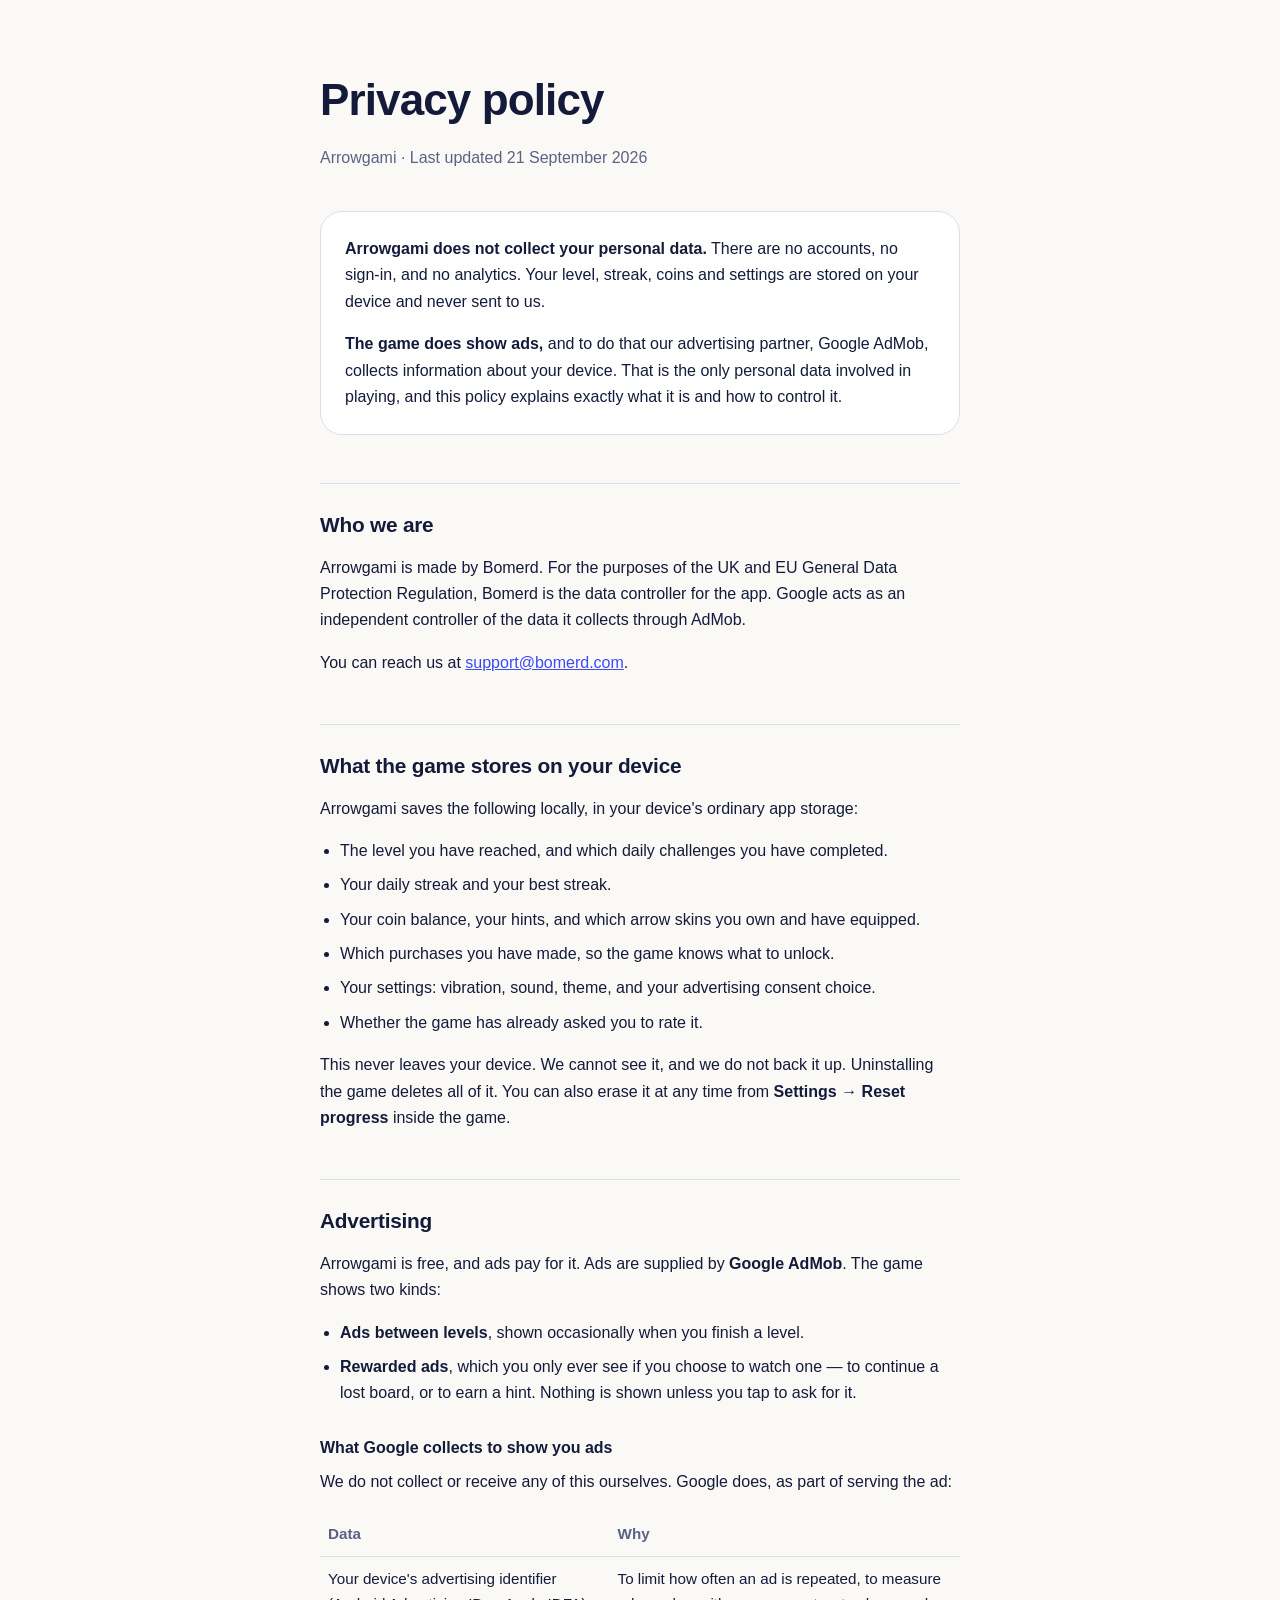
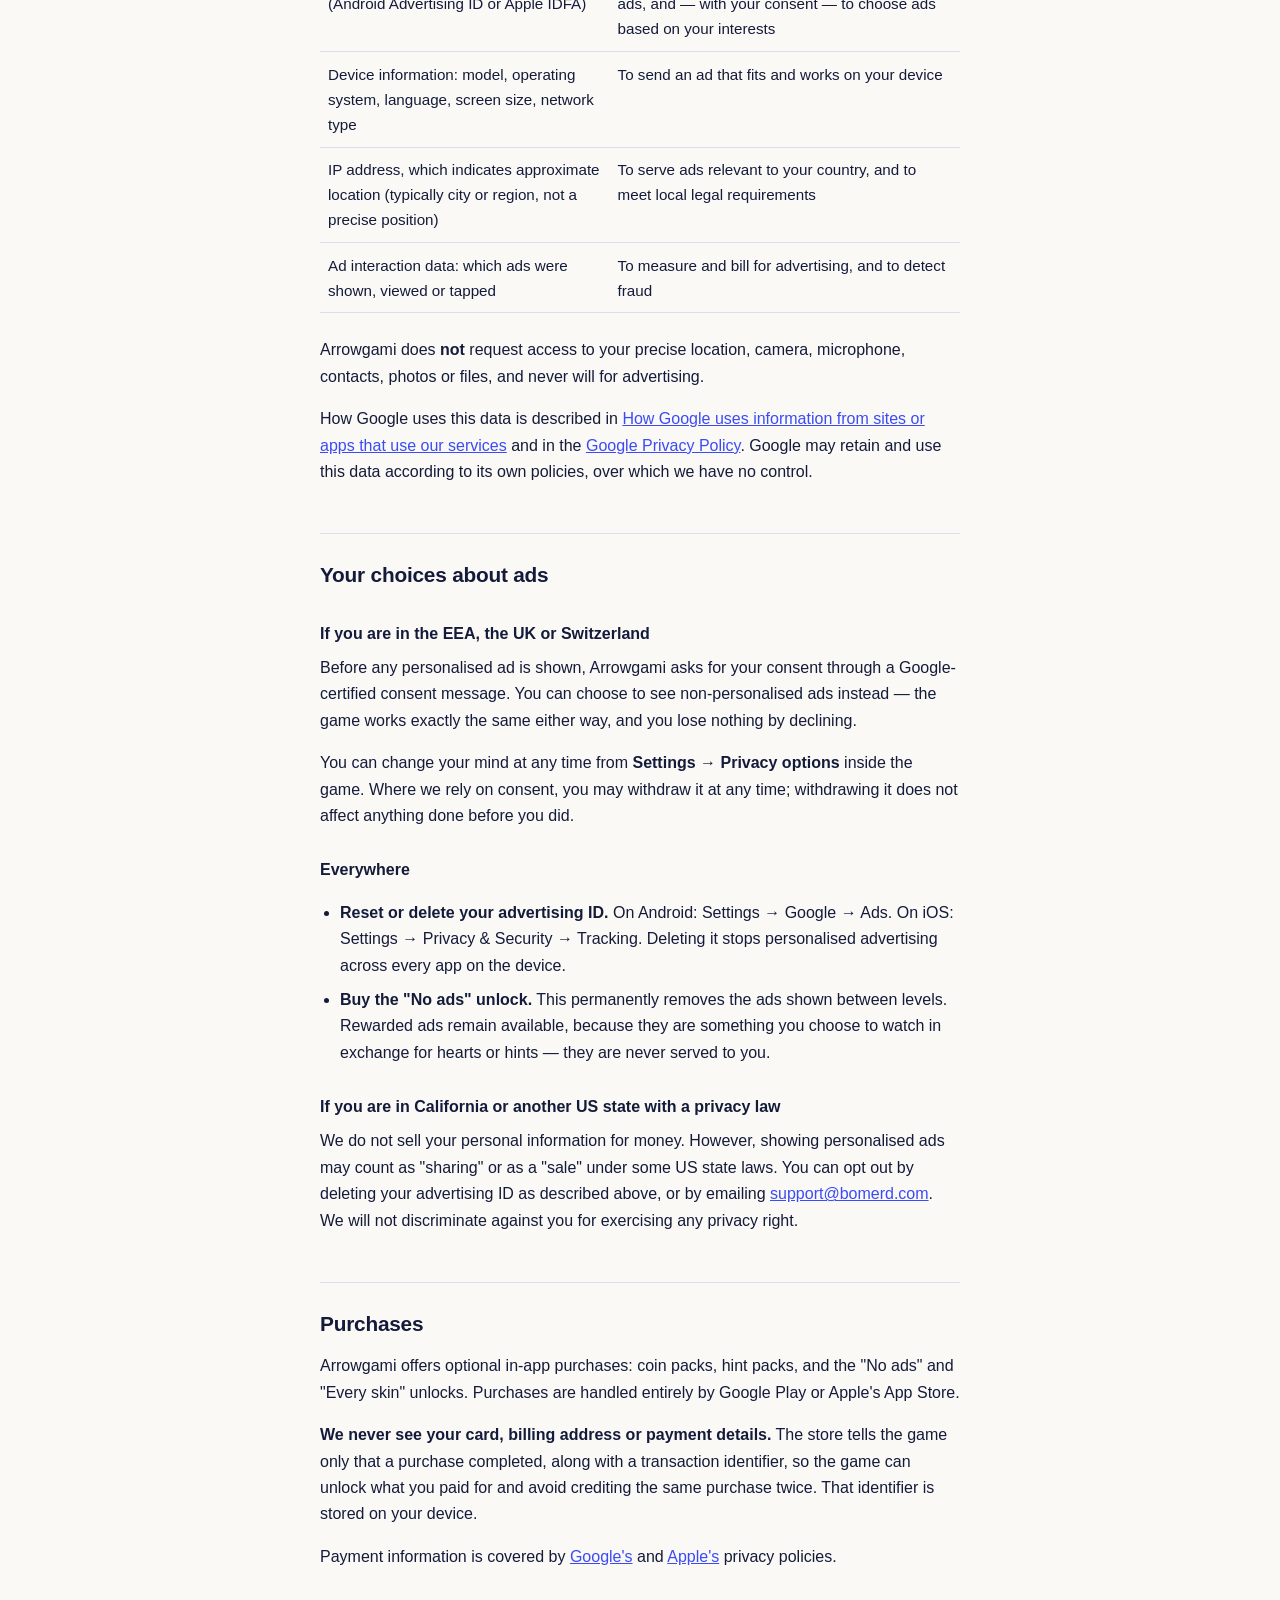
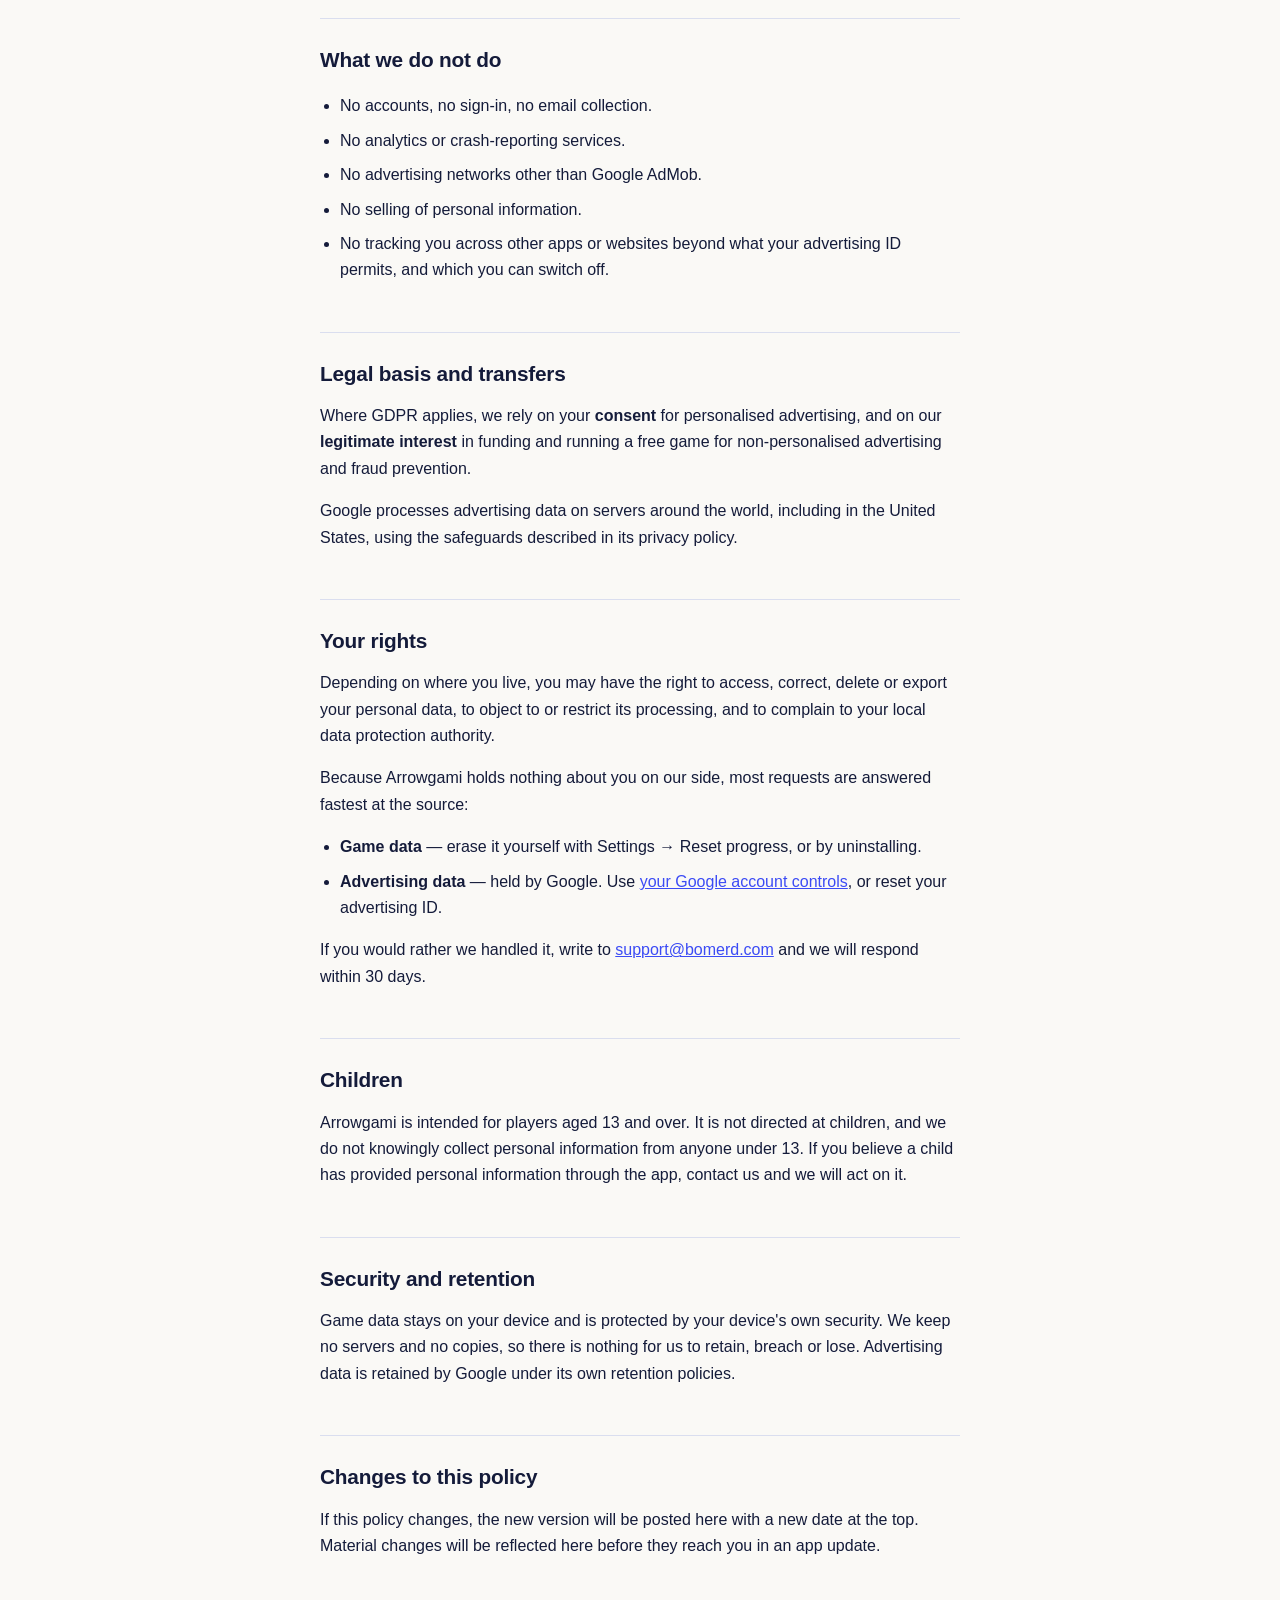
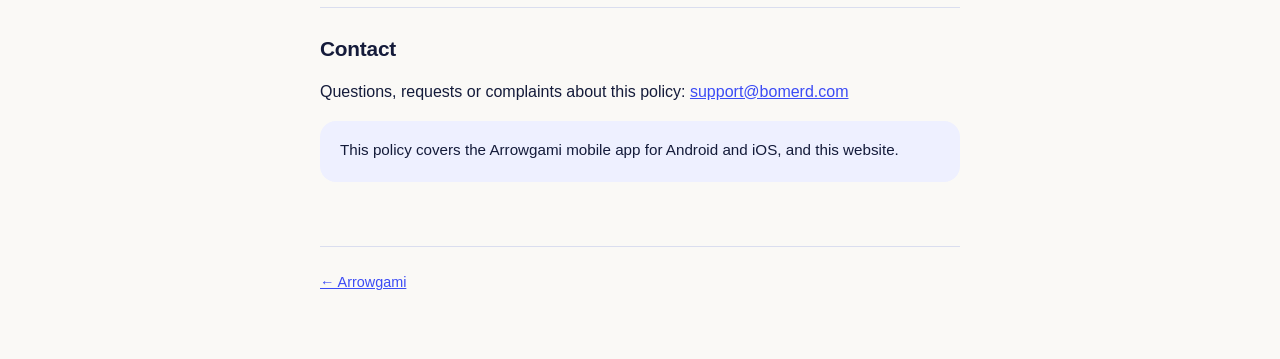
==== privacy/index.html @ 346c92a3 "Initial commit" ====
<!doctype html>
<html lang="en">
<head>
<meta charset="utf-8" />
<meta name="viewport" content="width=device-width, initial-scale=1" />
<title>Privacy policy — Arrowgami</title>
<meta name="description" content="Arrowgami's privacy policy: what the game stores, what its advertising partner collects, and the choices you have." />
<style>
  :root {
    --bg: #FAF9F6;
    --surface: #FFFFFF;
    --surface-muted: #EEF0FF;
    --ink: #141B3A;
    --ink-muted: #5B6384;
    --accent: #3B4BF5;
    --border: #DADEEF;
  }
  @media (prefers-color-scheme: dark) {
    :root {
      --bg: #0E1220;
      --surface: #171C2E;
      --surface-muted: #212842;
      --ink: #F4F5FA;
      --ink-muted: #9AA1C2;
      --accent: #6C7BFF;
      --border: #2B3350;
    }
  }
  * { box-sizing: border-box; }
  body {
    margin: 0;
    background: var(--bg);
    color: var(--ink);
    font: 16px/1.65 -apple-system, BlinkMacSystemFont, "Segoe UI", Roboto, sans-serif;
    -webkit-font-smoothing: antialiased;
  }
  main { max-width: 42rem; margin: 0 auto; padding: 4rem 16px; }
  h1 { font-size: clamp(2rem, 7vw, 2.75rem); letter-spacing: -0.02em; margin: 0 0 .5rem; }
  .updated { color: var(--ink-muted); margin: 0 0 2.5rem; }
  h2 {
    font-size: 1.3rem; letter-spacing: -0.01em;
    margin: 3rem 0 .75rem; padding-top: 1.5rem;
    border-top: 1px solid var(--border);
  }
  h3 { font-size: 1rem; margin: 1.75rem 0 .5rem; }
  p, li { margin: 0 0 1rem; }
  ul { padding-left: 1.25rem; }
  li { margin-bottom: .5rem; }
  strong { font-weight: 600; }
  a { color: var(--accent); }
  .lede {
    background: var(--surface);
    border: 1px solid var(--border);
    border-radius: 22px;
    padding: 1.5rem 1.5rem .5rem;
    margin: 0 0 1rem;
  }
  .note {
    background: var(--surface-muted);
    border-radius: 16px;
    padding: 1rem 1.25rem .25rem;
    font-size: .95rem;
  }
  table { width: 100%; border-collapse: collapse; margin: 0 0 1.5rem; font-size: .95rem; }
  th, td { text-align: left; padding: .6rem .5rem; border-bottom: 1px solid var(--border); vertical-align: top; }
  th { color: var(--ink-muted); font-weight: 600; }
  footer {
    margin-top: 4rem; padding-top: 1.5rem;
    border-top: 1px solid var(--border);
    color: var(--ink-muted); font-size: .9rem;
  }
</style>
</head>
<body>
<main>
  <h1>Privacy policy</h1>
  <p class="updated">Arrowgami &middot; Last updated 21 September 2026</p>

  <div class="lede">
    <p><strong>Arrowgami does not collect your personal data.</strong> There are no accounts, no sign-in, and no analytics. Your level, streak, coins and settings are stored on your device and never sent to us.</p>
    <p><strong>The game does show ads,</strong> and to do that our advertising partner, Google AdMob, collects information about your device. That is the only personal data involved in playing, and this policy explains exactly what it is and how to control it.</p>
  </div>

  <h2>Who we are</h2>
  <p>Arrowgami is made by Bomerd. For the purposes of the UK and EU General Data Protection Regulation, Bomerd is the data controller for the app. Google acts as an independent controller of the data it collects through AdMob.</p>
  <p>You can reach us at <a href="mailto:support@bomerd.com">support@bomerd.com</a>.</p>

  <h2>What the game stores on your device</h2>
  <p>Arrowgami saves the following locally, in your device's ordinary app storage:</p>
  <ul>
    <li>The level you have reached, and which daily challenges you have completed.</li>
    <li>Your daily streak and your best streak.</li>
    <li>Your coin balance, your hints, and which arrow skins you own and have equipped.</li>
    <li>Which purchases you have made, so the game knows what to unlock.</li>
    <li>Your settings: vibration, sound, theme, and your advertising consent choice.</li>
    <li>Whether the game has already asked you to rate it.</li>
  </ul>
  <p>This never leaves your device. We cannot see it, and we do not back it up. Uninstalling the game deletes all of it. You can also erase it at any time from <strong>Settings &rarr; Reset progress</strong> inside the game.</p>

  <h2>Advertising</h2>
  <p>Arrowgami is free, and ads pay for it. Ads are supplied by <strong>Google AdMob</strong>. The game shows two kinds:</p>
  <ul>
    <li><strong>Ads between levels</strong>, shown occasionally when you finish a level.</li>
    <li><strong>Rewarded ads</strong>, which you only ever see if you choose to watch one — to continue a lost board, or to earn a hint. Nothing is shown unless you tap to ask for it.</li>
  </ul>

  <h3>What Google collects to show you ads</h3>
  <p>We do not collect or receive any of this ourselves. Google does, as part of serving the ad:</p>
  <table>
    <tr><th>Data</th><th>Why</th></tr>
    <tr><td>Your device's advertising identifier (Android Advertising ID or Apple IDFA)</td><td>To limit how often an ad is repeated, to measure ads, and — with your consent — to choose ads based on your interests</td></tr>
    <tr><td>Device information: model, operating system, language, screen size, network type</td><td>To send an ad that fits and works on your device</td></tr>
    <tr><td>IP address, which indicates approximate location (typically city or region, not a precise position)</td><td>To serve ads relevant to your country, and to meet local legal requirements</td></tr>
    <tr><td>Ad interaction data: which ads were shown, viewed or tapped</td><td>To measure and bill for advertising, and to detect fraud</td></tr>
  </table>
  <p>Arrowgami does <strong>not</strong> request access to your precise location, camera, microphone, contacts, photos or files, and never will for advertising.</p>
  <p>How Google uses this data is described in <a href="https://policies.google.com/technologies/partner-sites">How Google uses information from sites or apps that use our services</a> and in the <a href="https://policies.google.com/privacy">Google Privacy Policy</a>. Google may retain and use this data according to its own policies, over which we have no control.</p>

  <h2>Your choices about ads</h2>

  <h3>If you are in the EEA, the UK or Switzerland</h3>
  <p>Before any personalised ad is shown, Arrowgami asks for your consent through a Google-certified consent message. You can choose to see non-personalised ads instead — the game works exactly the same either way, and you lose nothing by declining.</p>
  <p>You can change your mind at any time from <strong>Settings &rarr; Privacy options</strong> inside the game. Where we rely on consent, you may withdraw it at any time; withdrawing it does not affect anything done before you did.</p>

  <h3>Everywhere</h3>
  <ul>
    <li><strong>Reset or delete your advertising ID.</strong> On Android: Settings &rarr; Google &rarr; Ads. On iOS: Settings &rarr; Privacy &amp; Security &rarr; Tracking. Deleting it stops personalised advertising across every app on the device.</li>
    <li><strong>Buy the "No ads" unlock.</strong> This permanently removes the ads shown between levels. Rewarded ads remain available, because they are something you choose to watch in exchange for hearts or hints — they are never served to you.</li>
  </ul>

  <h3>If you are in California or another US state with a privacy law</h3>
  <p>We do not sell your personal information for money. However, showing personalised ads may count as "sharing" or as a "sale" under some US state laws. You can opt out by deleting your advertising ID as described above, or by emailing <a href="mailto:support@bomerd.com">support@bomerd.com</a>. We will not discriminate against you for exercising any privacy right.</p>

  <h2>Purchases</h2>
  <p>Arrowgami offers optional in-app purchases: coin packs, hint packs, and the "No ads" and "Every skin" unlocks. Purchases are handled entirely by Google Play or Apple's App Store.</p>
  <p><strong>We never see your card, billing address or payment details.</strong> The store tells the game only that a purchase completed, along with a transaction identifier, so the game can unlock what you paid for and avoid crediting the same purchase twice. That identifier is stored on your device.</p>
  <p>Payment information is covered by <a href="https://policies.google.com/privacy">Google's</a> and <a href="https://www.apple.com/legal/privacy/">Apple's</a> privacy policies.</p>

  <h2>What we do not do</h2>
  <ul>
    <li>No accounts, no sign-in, no email collection.</li>
    <li>No analytics or crash-reporting services.</li>
    <li>No advertising networks other than Google AdMob.</li>
    <li>No selling of personal information.</li>
    <li>No tracking you across other apps or websites beyond what your advertising ID permits, and which you can switch off.</li>
  </ul>

  <h2>Legal basis and transfers</h2>
  <p>Where GDPR applies, we rely on your <strong>consent</strong> for personalised advertising, and on our <strong>legitimate interest</strong> in funding and running a free game for non-personalised advertising and fraud prevention.</p>
  <p>Google processes advertising data on servers around the world, including in the United States, using the safeguards described in its privacy policy.</p>

  <h2>Your rights</h2>
  <p>Depending on where you live, you may have the right to access, correct, delete or export your personal data, to object to or restrict its processing, and to complain to your local data protection authority.</p>
  <p>Because Arrowgami holds nothing about you on our side, most requests are answered fastest at the source:</p>
  <ul>
    <li><strong>Game data</strong> — erase it yourself with Settings &rarr; Reset progress, or by uninstalling.</li>
    <li><strong>Advertising data</strong> — held by Google. Use <a href="https://myaccount.google.com/">your Google account controls</a>, or reset your advertising ID.</li>
  </ul>
  <p>If you would rather we handled it, write to <a href="mailto:support@bomerd.com">support@bomerd.com</a> and we will respond within 30 days.</p>

  <h2>Children</h2>
  <p>Arrowgami is intended for players aged 13 and over. It is not directed at children, and we do not knowingly collect personal information from anyone under 13. If you believe a child has provided personal information through the app, contact us and we will act on it.</p>

  <h2>Security and retention</h2>
  <p>Game data stays on your device and is protected by your device's own security. We keep no servers and no copies, so there is nothing for us to retain, breach or lose. Advertising data is retained by Google under its own retention policies.</p>

  <h2>Changes to this policy</h2>
  <p>If this policy changes, the new version will be posted here with a new date at the top. Material changes will be reflected here before they reach you in an app update.</p>

  <h2>Contact</h2>
  <p>Questions, requests or complaints about this policy: <a href="mailto:support@bomerd.com">support@bomerd.com</a></p>

  <div class="note"><p>This policy covers the Arrowgami mobile app for Android and iOS, and this website.</p></div>

  <footer><a href="/">&larr; Arrowgami</a></footer>
</main>
</body>
</html>
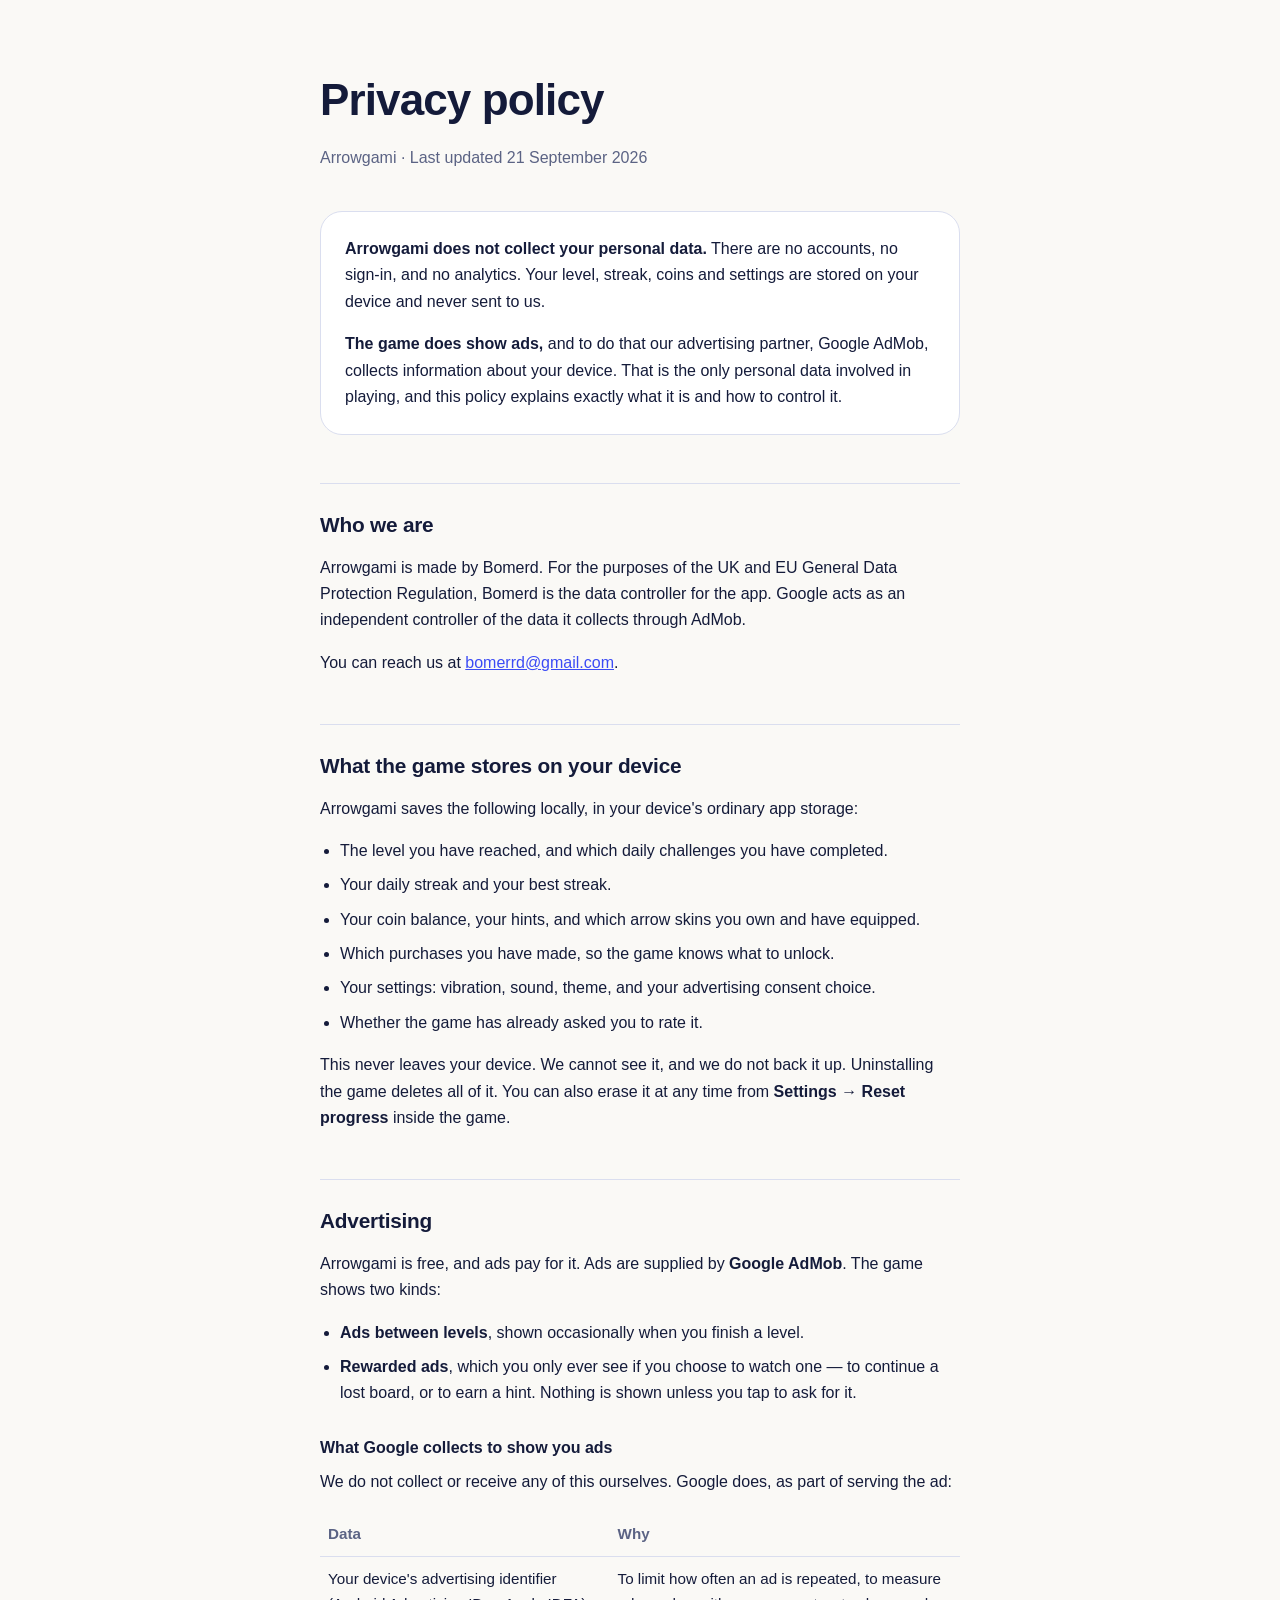
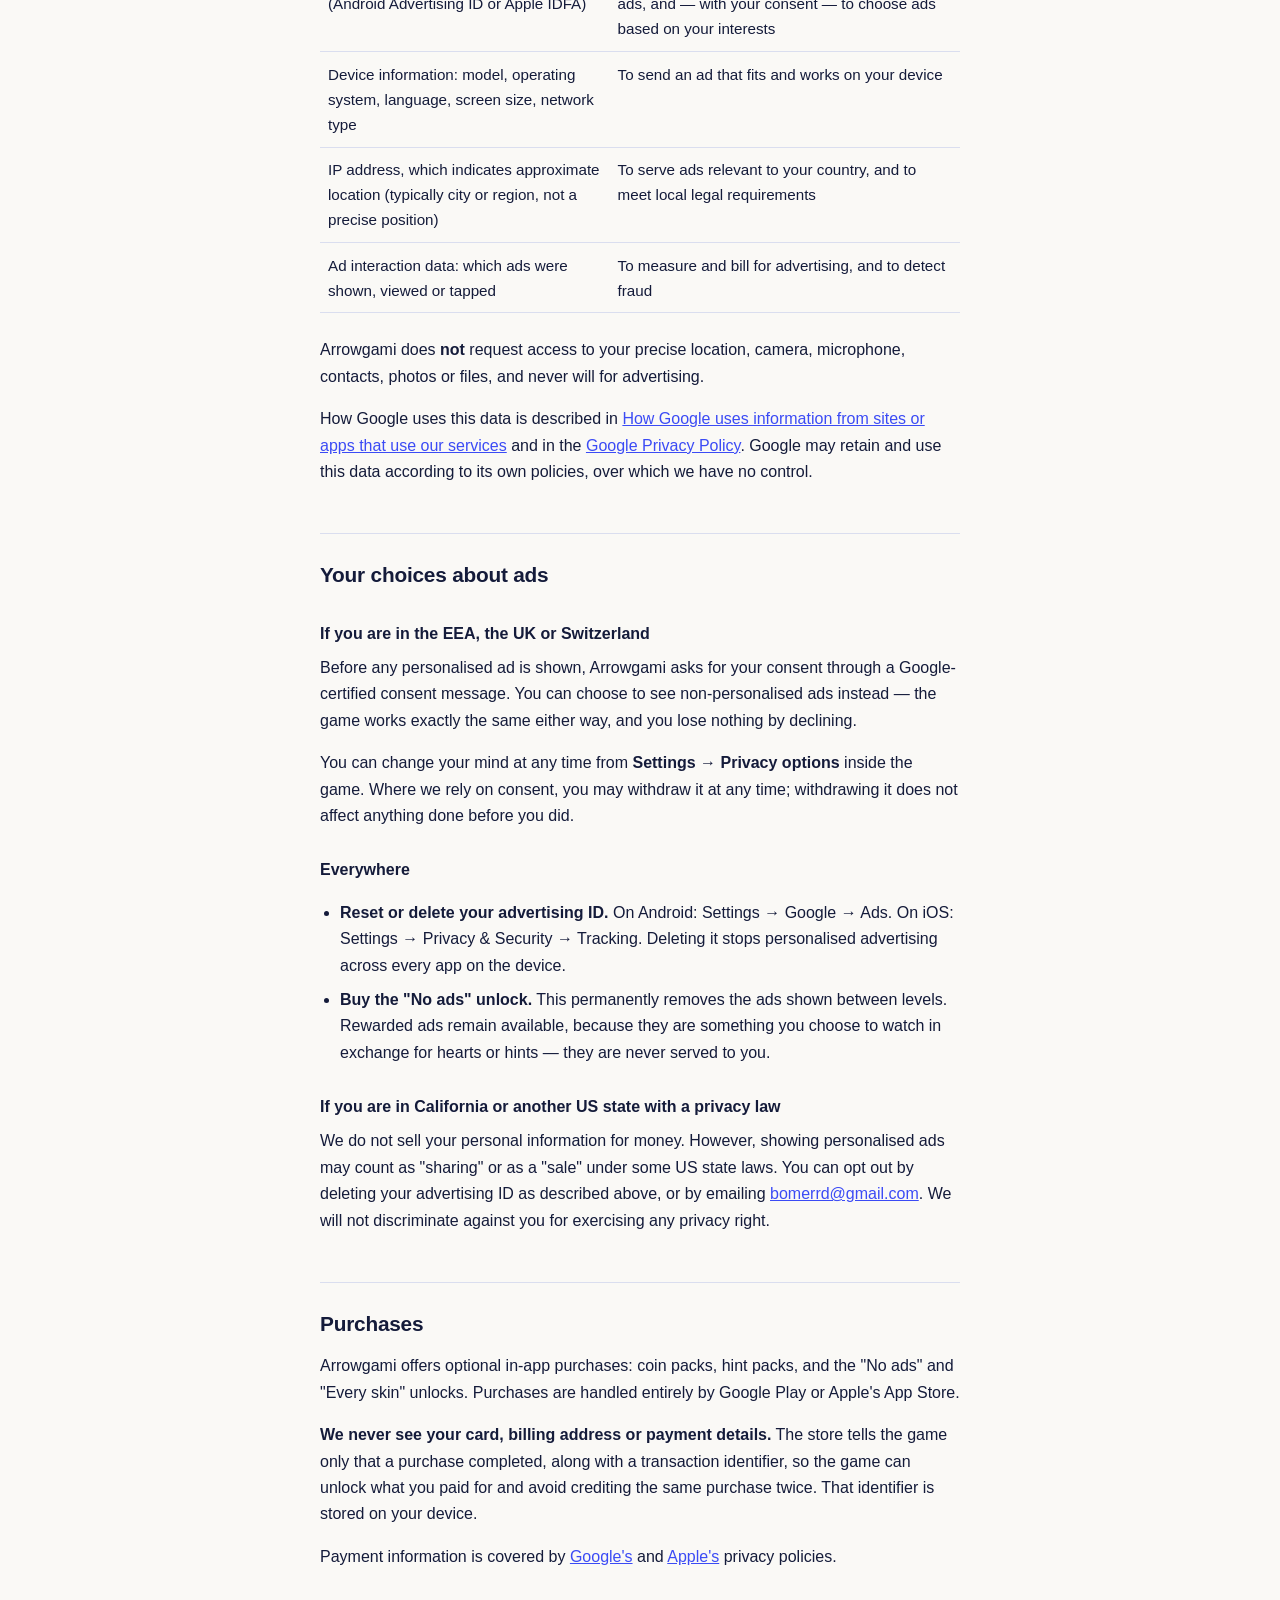
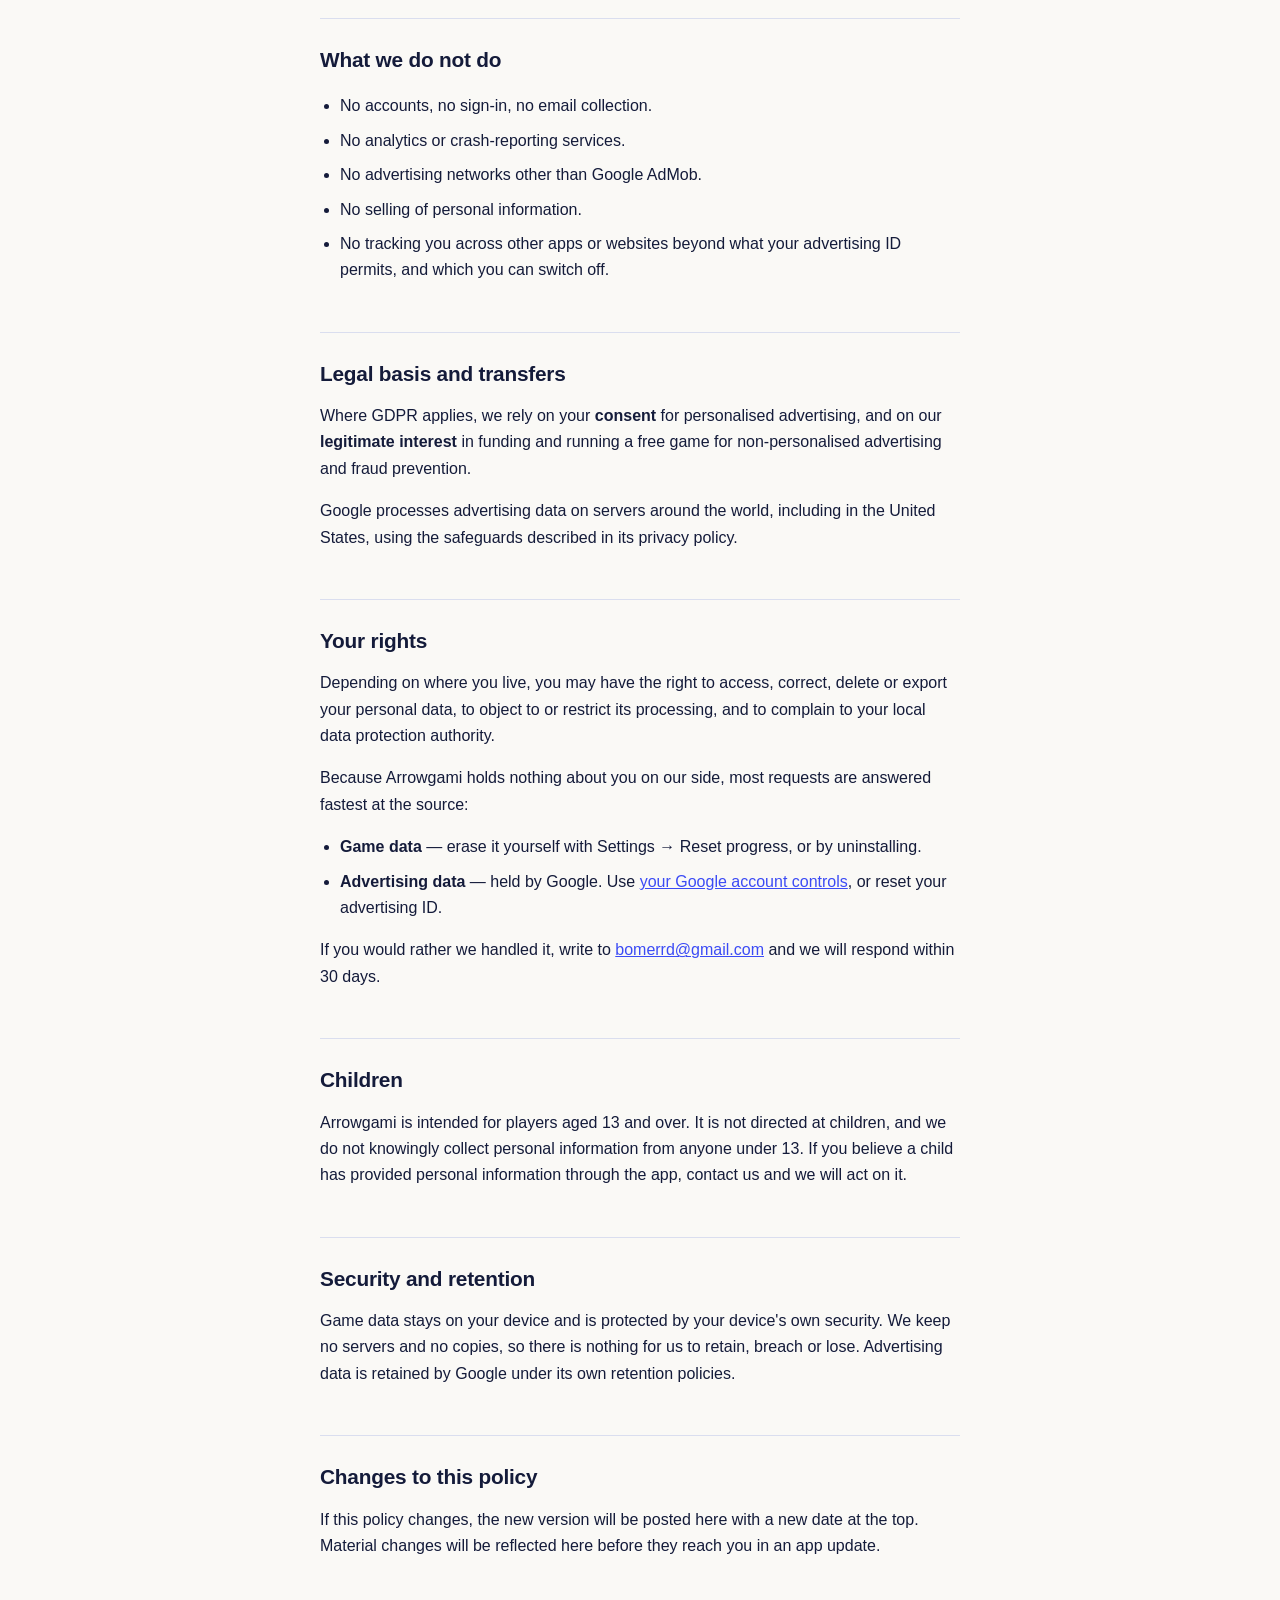
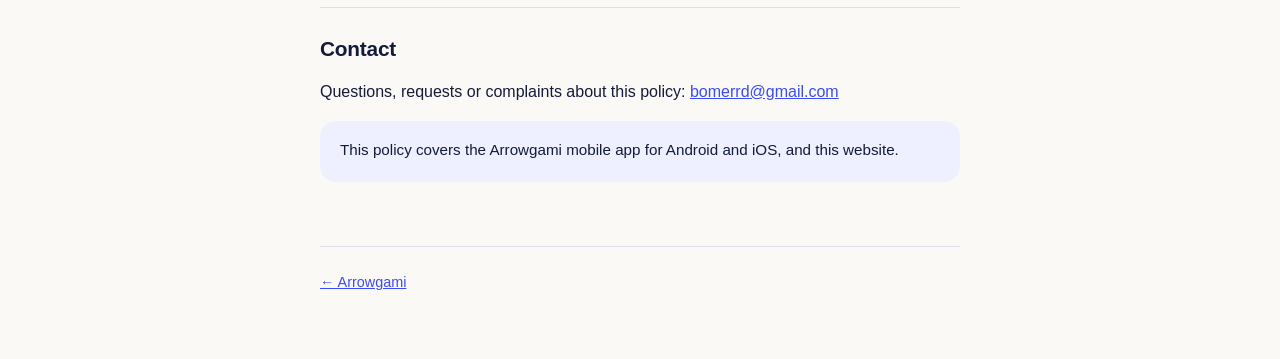
==== commit a5a64399: "Fix mail" ====
--- a/privacy/index.html
+++ b/privacy/index.html
@@ -83,7 +83,7 @@
 
   <h2>Who we are</h2>
   <p>Arrowgami is made by Bomerd. For the purposes of the UK and EU General Data Protection Regulation, Bomerd is the data controller for the app. Google acts as an independent controller of the data it collects through AdMob.</p>
-  <p>You can reach us at <a href="mailto:support@bomerd.com">support@bomerd.com</a>.</p>
+  <p>You can reach us at <a href="mailto:bomerrd@gmail.com">bomerrd@gmail.com</a>.</p>
 
   <h2>What the game stores on your device</h2>
   <p>Arrowgami saves the following locally, in your device's ordinary app storage:</p>
@@ -129,7 +129,7 @@
   </ul>
 
   <h3>If you are in California or another US state with a privacy law</h3>
-  <p>We do not sell your personal information for money. However, showing personalised ads may count as "sharing" or as a "sale" under some US state laws. You can opt out by deleting your advertising ID as described above, or by emailing <a href="mailto:support@bomerd.com">support@bomerd.com</a>. We will not discriminate against you for exercising any privacy right.</p>
+  <p>We do not sell your personal information for money. However, showing personalised ads may count as "sharing" or as a "sale" under some US state laws. You can opt out by deleting your advertising ID as described above, or by emailing <a href="mailto:bomerrd@gmail.com">bomerrd@gmail.com</a>. We will not discriminate against you for exercising any privacy right.</p>
 
   <h2>Purchases</h2>
   <p>Arrowgami offers optional in-app purchases: coin packs, hint packs, and the "No ads" and "Every skin" unlocks. Purchases are handled entirely by Google Play or Apple's App Store.</p>
@@ -156,7 +156,7 @@
     <li><strong>Game data</strong> — erase it yourself with Settings &rarr; Reset progress, or by uninstalling.</li>
     <li><strong>Advertising data</strong> — held by Google. Use <a href="https://myaccount.google.com/">your Google account controls</a>, or reset your advertising ID.</li>
   </ul>
-  <p>If you would rather we handled it, write to <a href="mailto:support@bomerd.com">support@bomerd.com</a> and we will respond within 30 days.</p>
+  <p>If you would rather we handled it, write to <a href="mailto:bomerrd@gmail.com">bomerrd@gmail.com</a> and we will respond within 30 days.</p>
 
   <h2>Children</h2>
   <p>Arrowgami is intended for players aged 13 and over. It is not directed at children, and we do not knowingly collect personal information from anyone under 13. If you believe a child has provided personal information through the app, contact us and we will act on it.</p>
@@ -168,11 +168,11 @@
   <p>If this policy changes, the new version will be posted here with a new date at the top. Material changes will be reflected here before they reach you in an app update.</p>
 
   <h2>Contact</h2>
-  <p>Questions, requests or complaints about this policy: <a href="mailto:support@bomerd.com">support@bomerd.com</a></p>
+  <p>Questions, requests or complaints about this policy: <a href="mailto:bomerrd@gmail.com">bomerrd@gmail.com</a></p>
 
   <div class="note"><p>This policy covers the Arrowgami mobile app for Android and iOS, and this website.</p></div>
 
-  <footer><a href="/">&larr; Arrowgami</a></footer>
+  <footer><a href="../">&larr; Arrowgami</a></footer>
 </main>
 </body>
 </html>
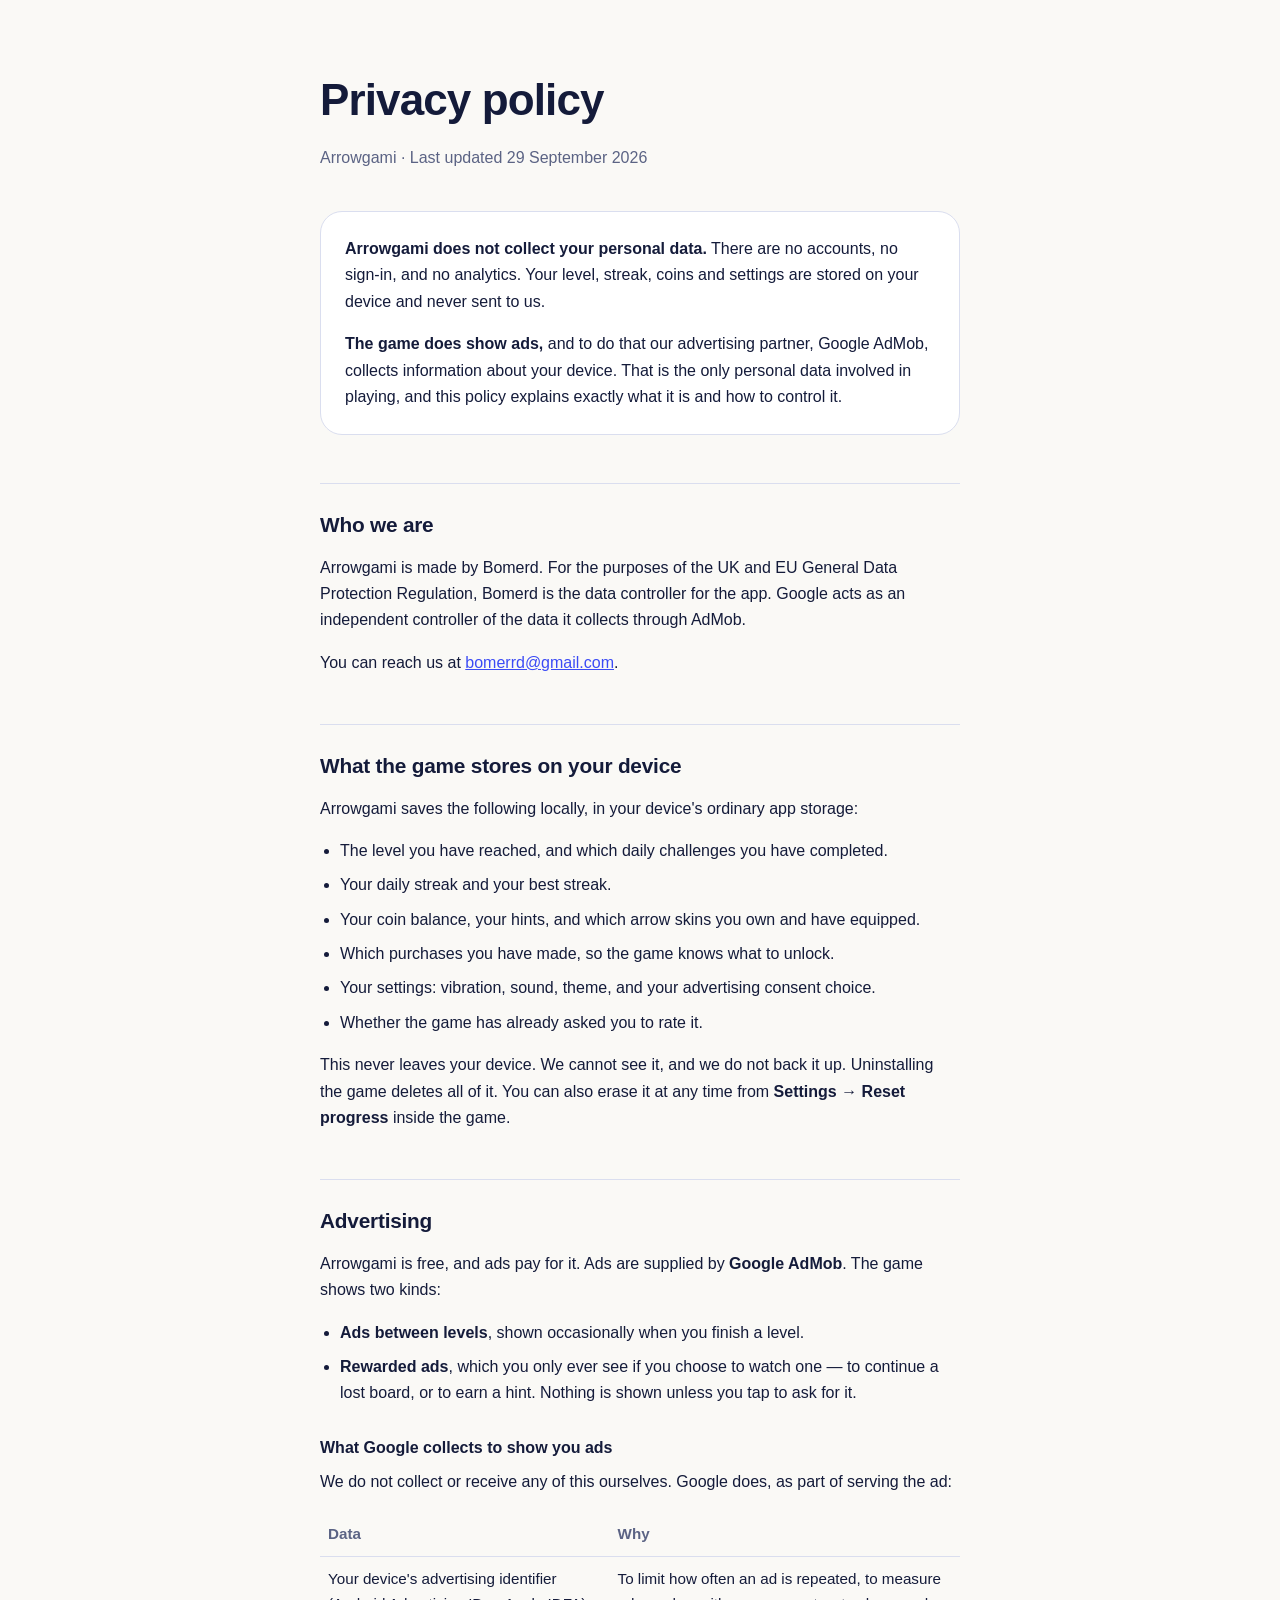
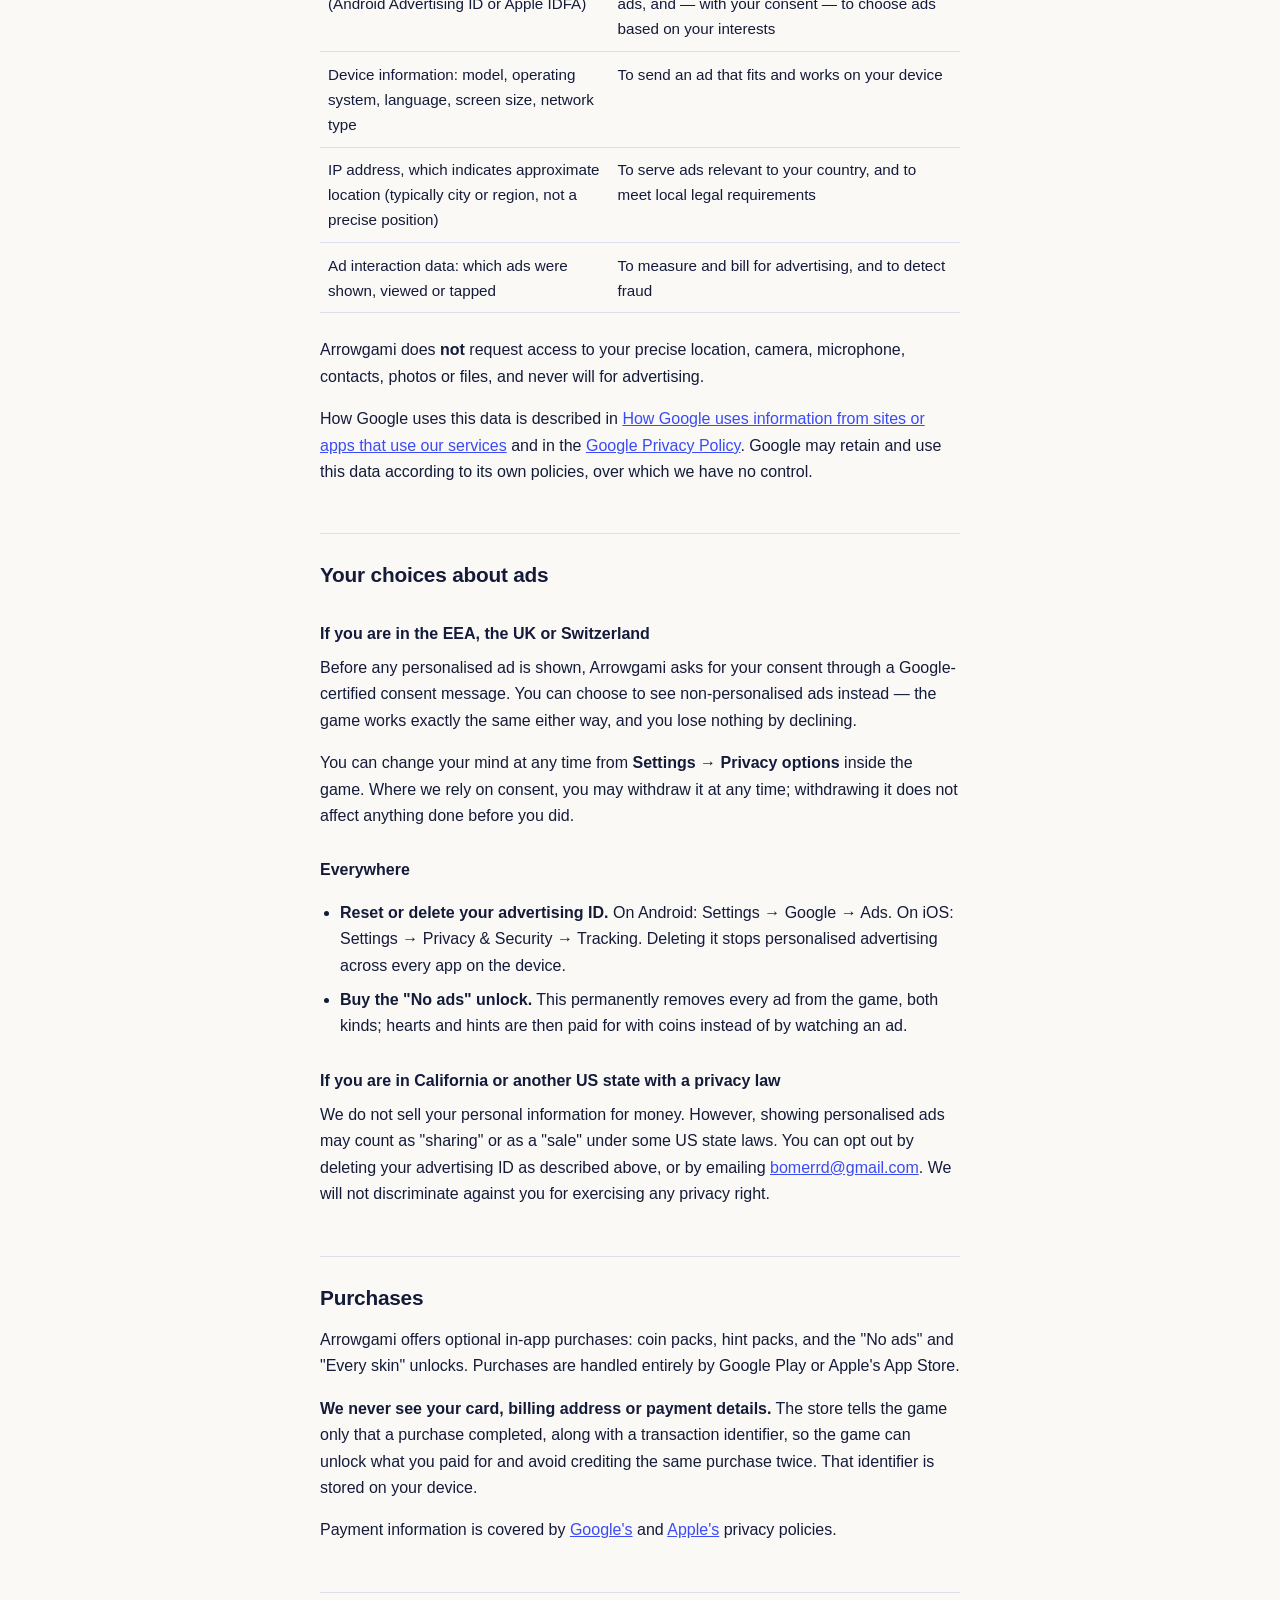
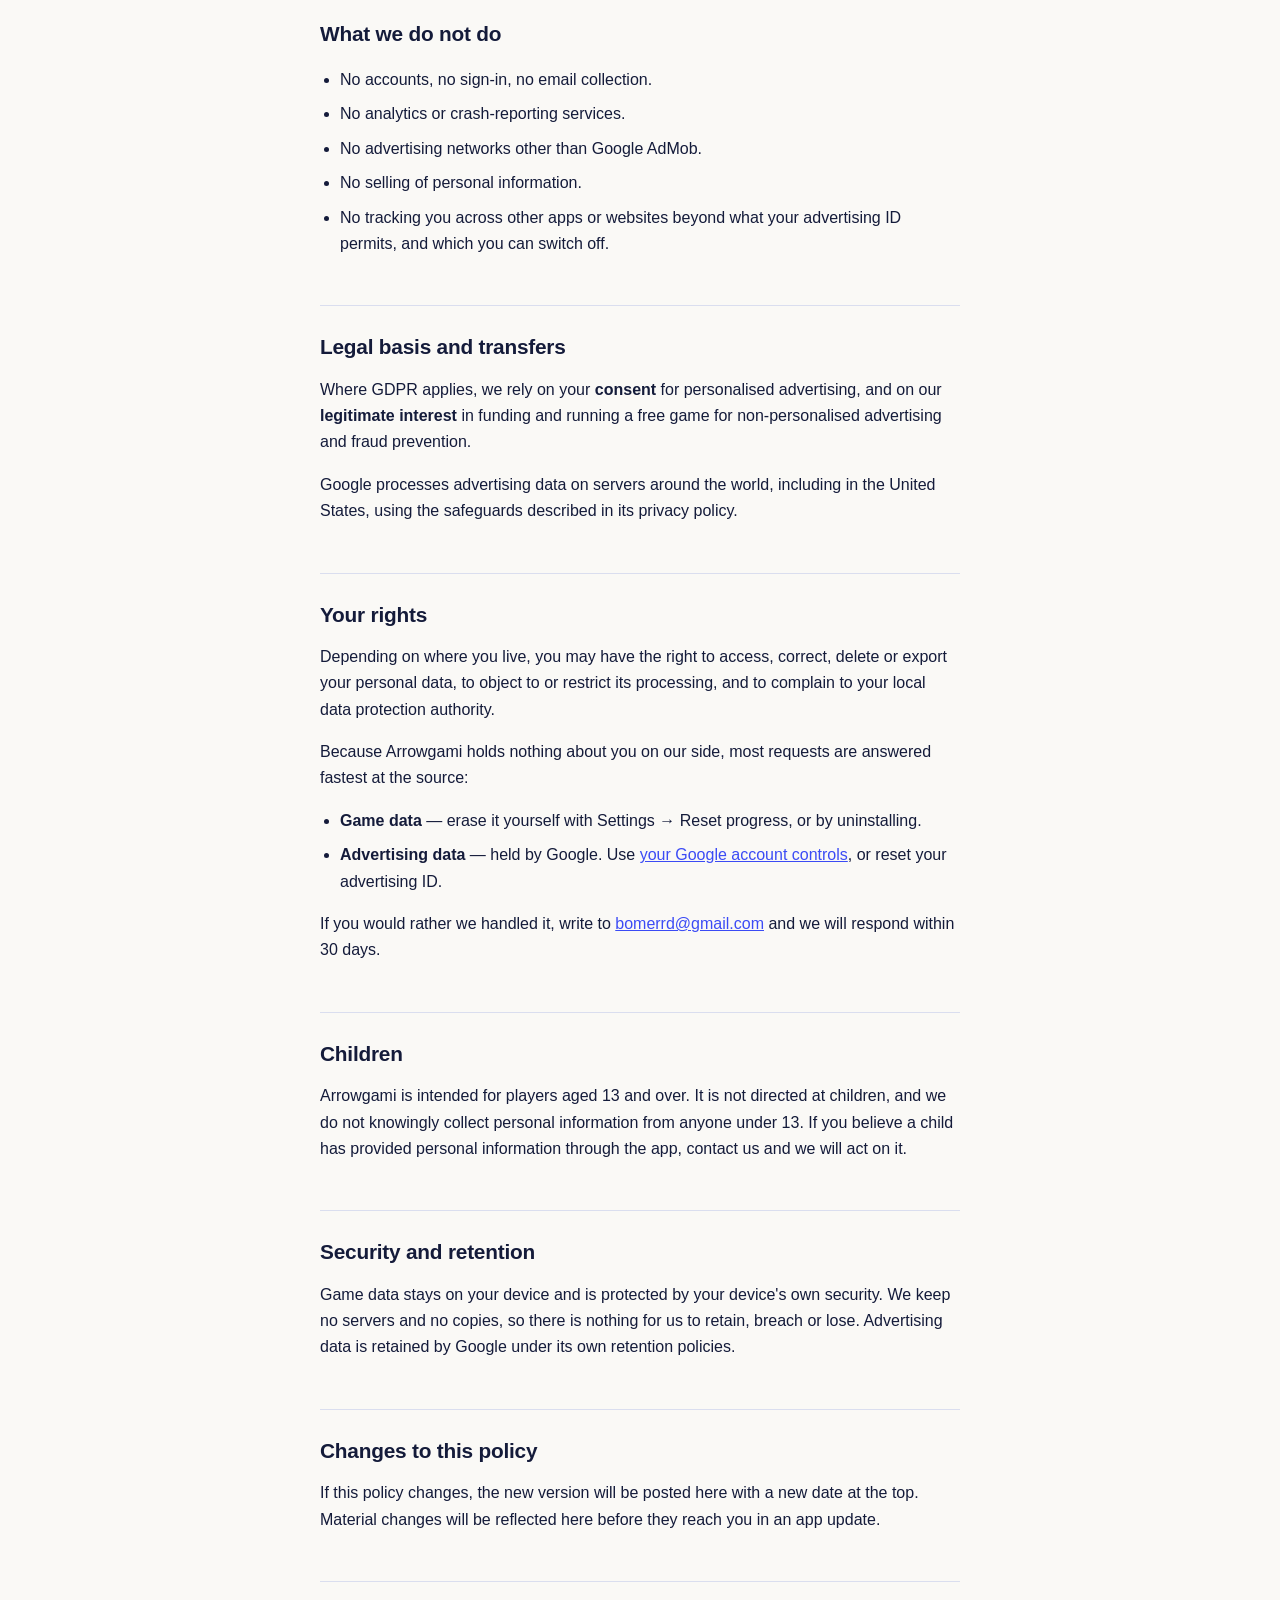
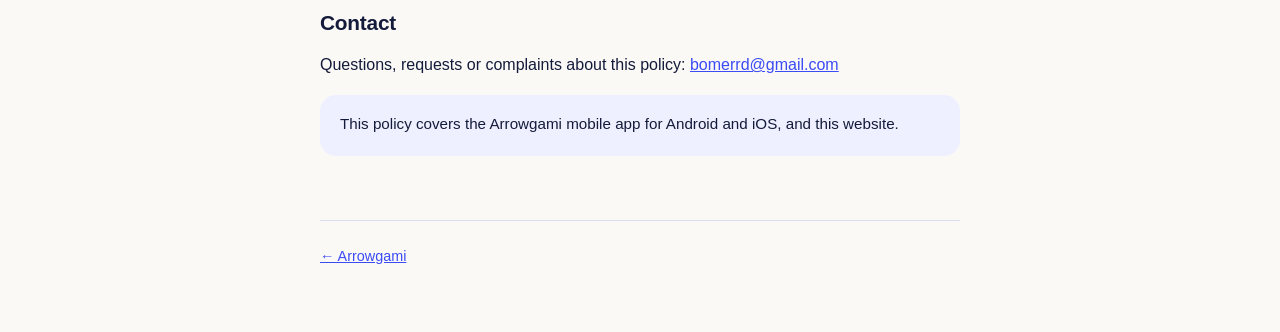
==== commit 76109e8d: "New game added" ====
--- a/privacy/index.html
+++ b/privacy/index.html
@@ -74,7 +74,7 @@
 <body>
 <main>
   <h1>Privacy policy</h1>
-  <p class="updated">Arrowgami &middot; Last updated 21 September 2026</p>
+  <p class="updated">Arrowgami &middot; Last updated 29 September 2026</p>
 
   <div class="lede">
     <p><strong>Arrowgami does not collect your personal data.</strong> There are no accounts, no sign-in, and no analytics. Your level, streak, coins and settings are stored on your device and never sent to us.</p>
@@ -125,7 +125,7 @@
   <h3>Everywhere</h3>
   <ul>
     <li><strong>Reset or delete your advertising ID.</strong> On Android: Settings &rarr; Google &rarr; Ads. On iOS: Settings &rarr; Privacy &amp; Security &rarr; Tracking. Deleting it stops personalised advertising across every app on the device.</li>
-    <li><strong>Buy the "No ads" unlock.</strong> This permanently removes the ads shown between levels. Rewarded ads remain available, because they are something you choose to watch in exchange for hearts or hints — they are never served to you.</li>
+    <li><strong>Buy the "No ads" unlock.</strong> This permanently removes every ad from the game, both kinds; hearts and hints are then paid for with coins instead of by watching an ad.</li>
   </ul>
 
   <h3>If you are in California or another US state with a privacy law</h3>
@@ -172,7 +172,7 @@
 
   <div class="note"><p>This policy covers the Arrowgami mobile app for Android and iOS, and this website.</p></div>
 
-  <footer><a href="../">&larr; Arrowgami</a></footer>
+  <footer><a href="../#arrowgami">&larr; Arrowgami</a></footer>
 </main>
 </body>
 </html>
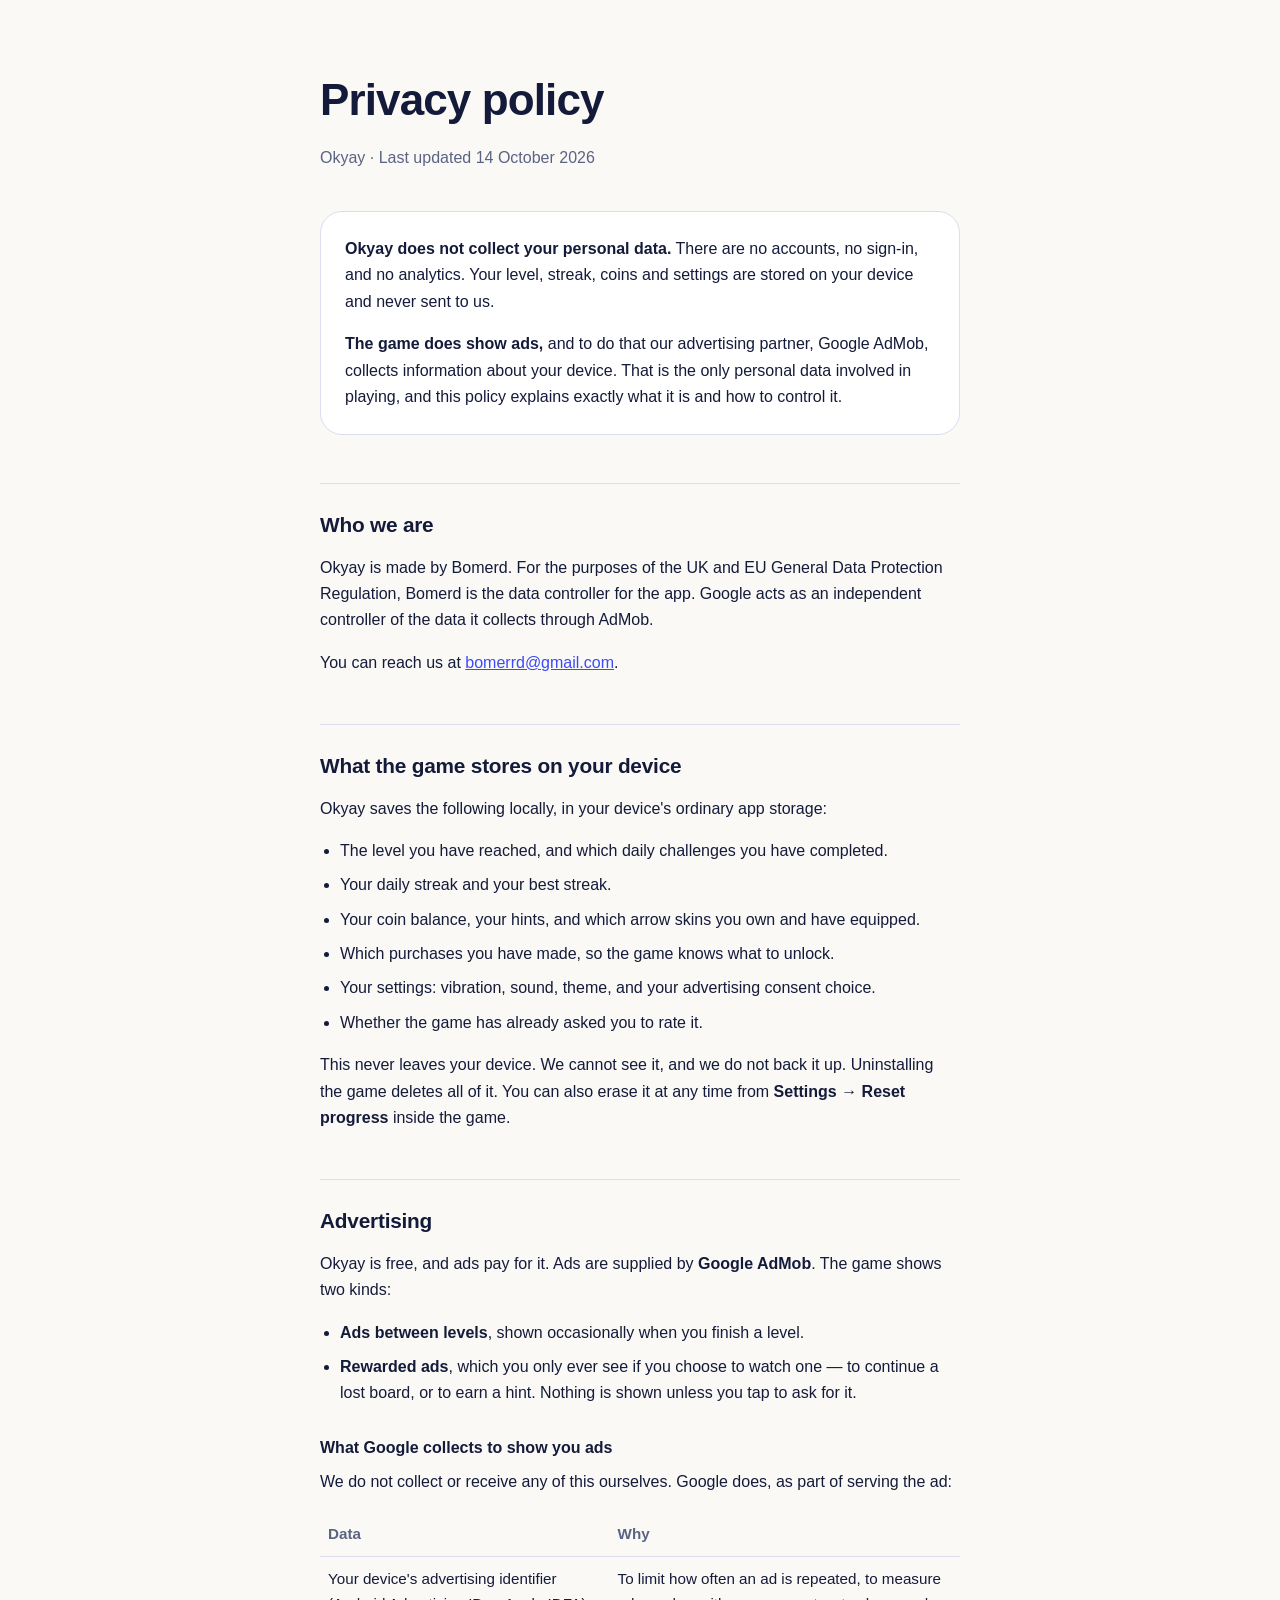
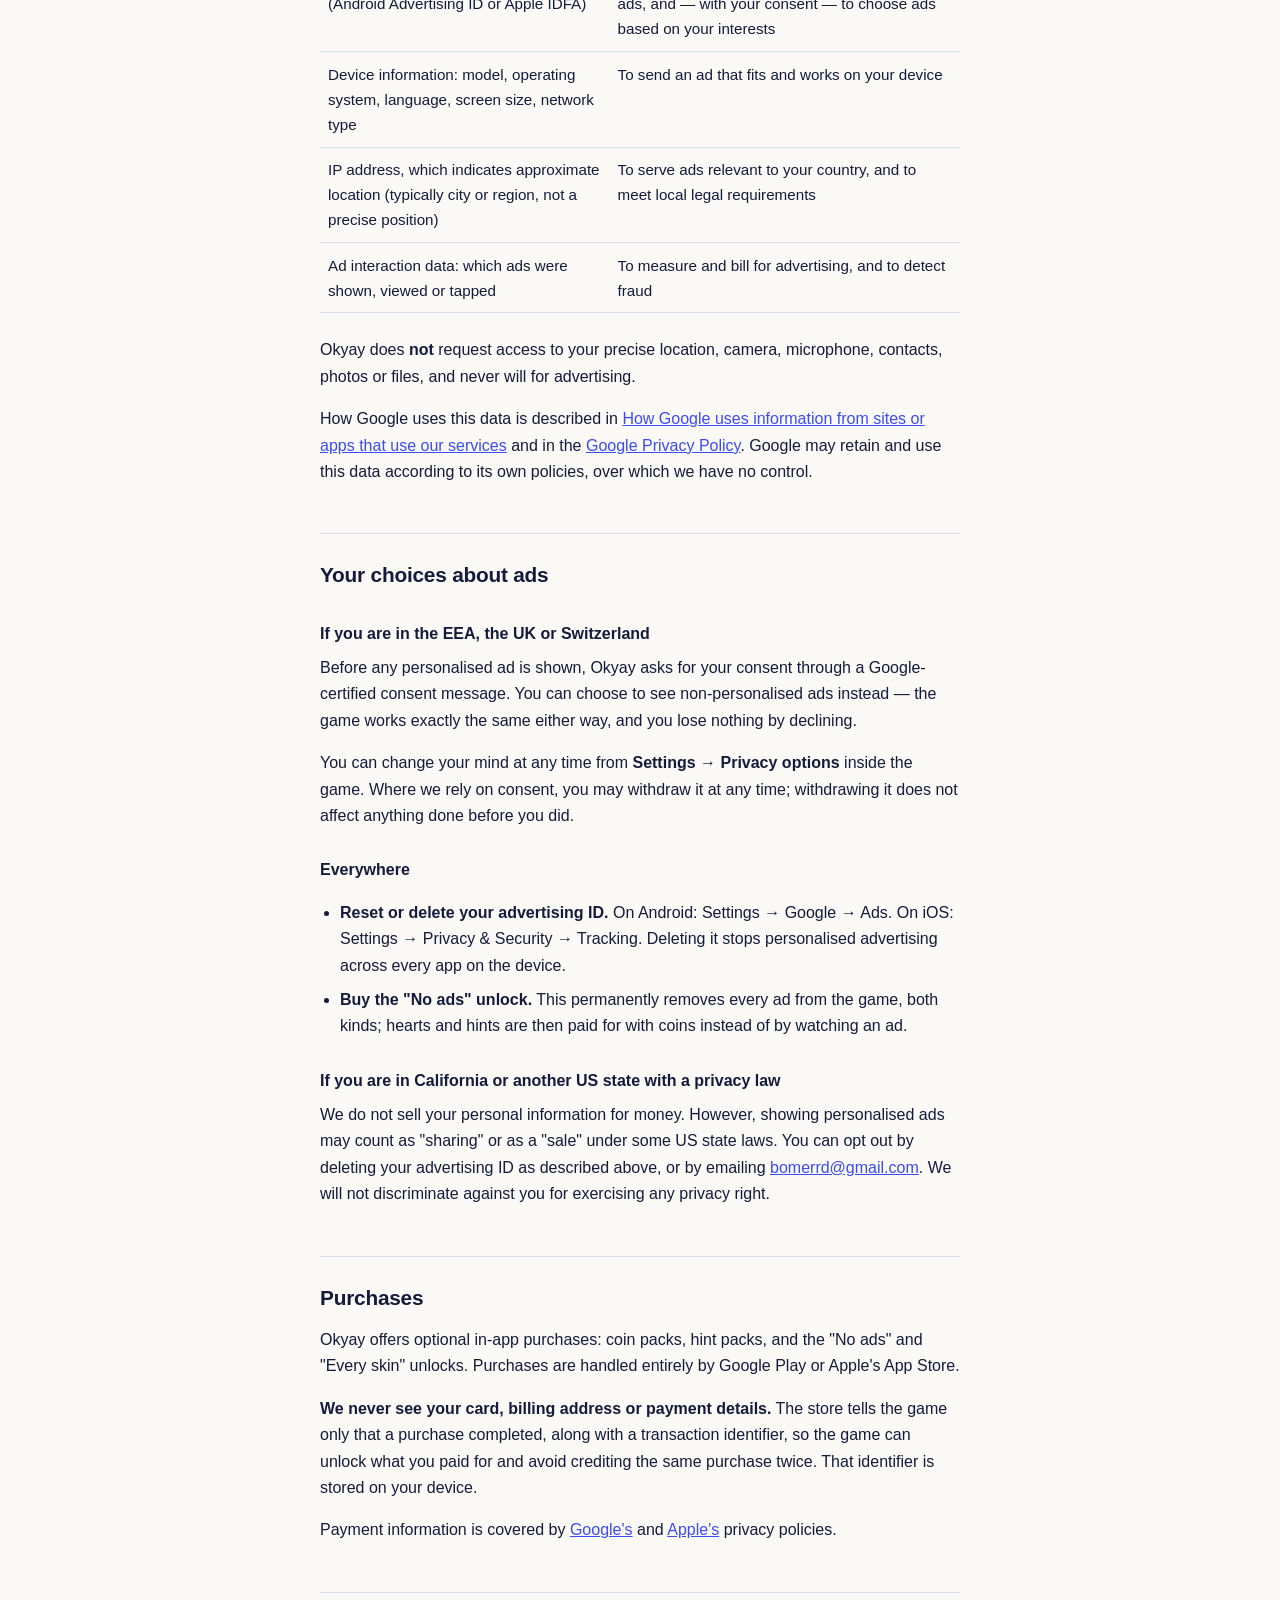
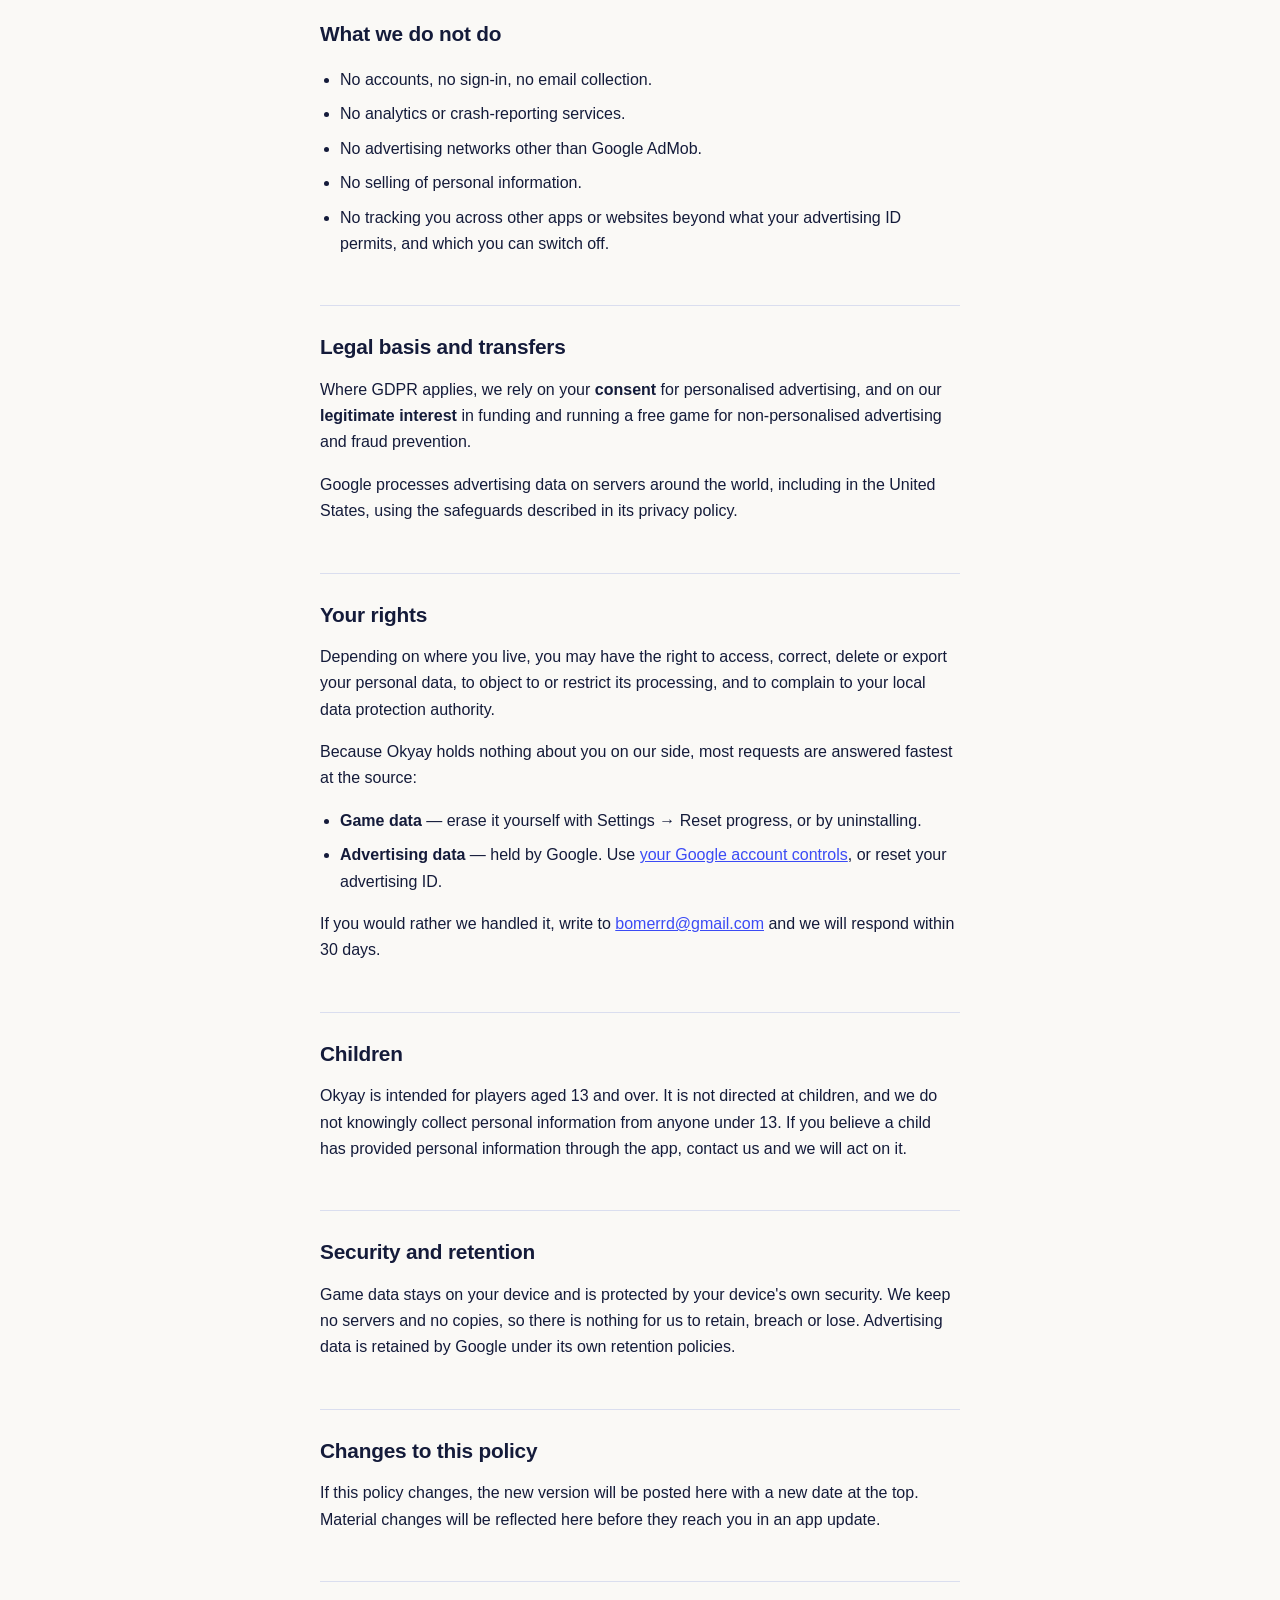
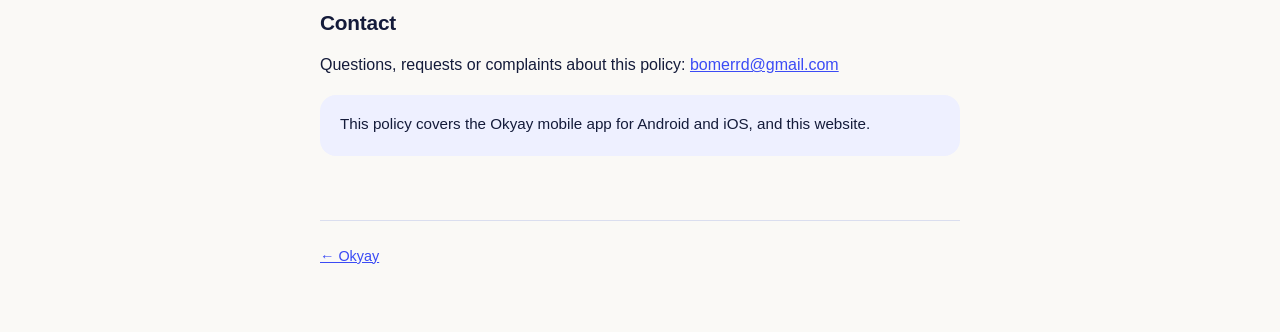
==== commit d91e498c: "Name change" ====
--- a/privacy/index.html
+++ b/privacy/index.html
@@ -3,8 +3,8 @@
 <head>
 <meta charset="utf-8" />
 <meta name="viewport" content="width=device-width, initial-scale=1" />
-<title>Privacy policy — Arrowgami</title>
-<meta name="description" content="Arrowgami's privacy policy: what the game stores, what its advertising partner collects, and the choices you have." />
+<title>Privacy policy — Okyay</title>
+<meta name="description" content="Okyay's privacy policy: what the game stores, what its advertising partner collects, and the choices you have." />
 <style>
   :root {
     --bg: #FAF9F6;
@@ -74,19 +74,19 @@
 <body>
 <main>
   <h1>Privacy policy</h1>
-  <p class="updated">Arrowgami &middot; Last updated 29 September 2026</p>
+  <p class="updated">Okyay &middot; Last updated 14 October 2026</p>
 
   <div class="lede">
-    <p><strong>Arrowgami does not collect your personal data.</strong> There are no accounts, no sign-in, and no analytics. Your level, streak, coins and settings are stored on your device and never sent to us.</p>
+    <p><strong>Okyay does not collect your personal data.</strong> There are no accounts, no sign-in, and no analytics. Your level, streak, coins and settings are stored on your device and never sent to us.</p>
     <p><strong>The game does show ads,</strong> and to do that our advertising partner, Google AdMob, collects information about your device. That is the only personal data involved in playing, and this policy explains exactly what it is and how to control it.</p>
   </div>
 
   <h2>Who we are</h2>
-  <p>Arrowgami is made by Bomerd. For the purposes of the UK and EU General Data Protection Regulation, Bomerd is the data controller for the app. Google acts as an independent controller of the data it collects through AdMob.</p>
+  <p>Okyay is made by Bomerd. For the purposes of the UK and EU General Data Protection Regulation, Bomerd is the data controller for the app. Google acts as an independent controller of the data it collects through AdMob.</p>
   <p>You can reach us at <a href="mailto:bomerrd@gmail.com">bomerrd@gmail.com</a>.</p>
 
   <h2>What the game stores on your device</h2>
-  <p>Arrowgami saves the following locally, in your device's ordinary app storage:</p>
+  <p>Okyay saves the following locally, in your device's ordinary app storage:</p>
   <ul>
     <li>The level you have reached, and which daily challenges you have completed.</li>
     <li>Your daily streak and your best streak.</li>
@@ -98,7 +98,7 @@
   <p>This never leaves your device. We cannot see it, and we do not back it up. Uninstalling the game deletes all of it. You can also erase it at any time from <strong>Settings &rarr; Reset progress</strong> inside the game.</p>
 
   <h2>Advertising</h2>
-  <p>Arrowgami is free, and ads pay for it. Ads are supplied by <strong>Google AdMob</strong>. The game shows two kinds:</p>
+  <p>Okyay is free, and ads pay for it. Ads are supplied by <strong>Google AdMob</strong>. The game shows two kinds:</p>
   <ul>
     <li><strong>Ads between levels</strong>, shown occasionally when you finish a level.</li>
     <li><strong>Rewarded ads</strong>, which you only ever see if you choose to watch one — to continue a lost board, or to earn a hint. Nothing is shown unless you tap to ask for it.</li>
@@ -113,13 +113,13 @@
     <tr><td>IP address, which indicates approximate location (typically city or region, not a precise position)</td><td>To serve ads relevant to your country, and to meet local legal requirements</td></tr>
     <tr><td>Ad interaction data: which ads were shown, viewed or tapped</td><td>To measure and bill for advertising, and to detect fraud</td></tr>
   </table>
-  <p>Arrowgami does <strong>not</strong> request access to your precise location, camera, microphone, contacts, photos or files, and never will for advertising.</p>
+  <p>Okyay does <strong>not</strong> request access to your precise location, camera, microphone, contacts, photos or files, and never will for advertising.</p>
   <p>How Google uses this data is described in <a href="https://policies.google.com/technologies/partner-sites">How Google uses information from sites or apps that use our services</a> and in the <a href="https://policies.google.com/privacy">Google Privacy Policy</a>. Google may retain and use this data according to its own policies, over which we have no control.</p>
 
   <h2>Your choices about ads</h2>
 
   <h3>If you are in the EEA, the UK or Switzerland</h3>
-  <p>Before any personalised ad is shown, Arrowgami asks for your consent through a Google-certified consent message. You can choose to see non-personalised ads instead — the game works exactly the same either way, and you lose nothing by declining.</p>
+  <p>Before any personalised ad is shown, Okyay asks for your consent through a Google-certified consent message. You can choose to see non-personalised ads instead — the game works exactly the same either way, and you lose nothing by declining.</p>
   <p>You can change your mind at any time from <strong>Settings &rarr; Privacy options</strong> inside the game. Where we rely on consent, you may withdraw it at any time; withdrawing it does not affect anything done before you did.</p>
 
   <h3>Everywhere</h3>
@@ -132,7 +132,7 @@
   <p>We do not sell your personal information for money. However, showing personalised ads may count as "sharing" or as a "sale" under some US state laws. You can opt out by deleting your advertising ID as described above, or by emailing <a href="mailto:bomerrd@gmail.com">bomerrd@gmail.com</a>. We will not discriminate against you for exercising any privacy right.</p>
 
   <h2>Purchases</h2>
-  <p>Arrowgami offers optional in-app purchases: coin packs, hint packs, and the "No ads" and "Every skin" unlocks. Purchases are handled entirely by Google Play or Apple's App Store.</p>
+  <p>Okyay offers optional in-app purchases: coin packs, hint packs, and the "No ads" and "Every skin" unlocks. Purchases are handled entirely by Google Play or Apple's App Store.</p>
   <p><strong>We never see your card, billing address or payment details.</strong> The store tells the game only that a purchase completed, along with a transaction identifier, so the game can unlock what you paid for and avoid crediting the same purchase twice. That identifier is stored on your device.</p>
   <p>Payment information is covered by <a href="https://policies.google.com/privacy">Google's</a> and <a href="https://www.apple.com/legal/privacy/">Apple's</a> privacy policies.</p>
 
@@ -151,7 +151,7 @@
 
   <h2>Your rights</h2>
   <p>Depending on where you live, you may have the right to access, correct, delete or export your personal data, to object to or restrict its processing, and to complain to your local data protection authority.</p>
-  <p>Because Arrowgami holds nothing about you on our side, most requests are answered fastest at the source:</p>
+  <p>Because Okyay holds nothing about you on our side, most requests are answered fastest at the source:</p>
   <ul>
     <li><strong>Game data</strong> — erase it yourself with Settings &rarr; Reset progress, or by uninstalling.</li>
     <li><strong>Advertising data</strong> — held by Google. Use <a href="https://myaccount.google.com/">your Google account controls</a>, or reset your advertising ID.</li>
@@ -159,7 +159,7 @@
   <p>If you would rather we handled it, write to <a href="mailto:bomerrd@gmail.com">bomerrd@gmail.com</a> and we will respond within 30 days.</p>
 
   <h2>Children</h2>
-  <p>Arrowgami is intended for players aged 13 and over. It is not directed at children, and we do not knowingly collect personal information from anyone under 13. If you believe a child has provided personal information through the app, contact us and we will act on it.</p>
+  <p>Okyay is intended for players aged 13 and over. It is not directed at children, and we do not knowingly collect personal information from anyone under 13. If you believe a child has provided personal information through the app, contact us and we will act on it.</p>
 
   <h2>Security and retention</h2>
   <p>Game data stays on your device and is protected by your device's own security. We keep no servers and no copies, so there is nothing for us to retain, breach or lose. Advertising data is retained by Google under its own retention policies.</p>
@@ -170,9 +170,9 @@
   <h2>Contact</h2>
   <p>Questions, requests or complaints about this policy: <a href="mailto:bomerrd@gmail.com">bomerrd@gmail.com</a></p>
 
-  <div class="note"><p>This policy covers the Arrowgami mobile app for Android and iOS, and this website.</p></div>
+  <div class="note"><p>This policy covers the Okyay mobile app for Android and iOS, and this website.</p></div>
 
-  <footer><a href="../#arrowgami">&larr; Arrowgami</a></footer>
+  <footer><a href="../#okyay">&larr; Okyay</a></footer>
 </main>
 </body>
 </html>
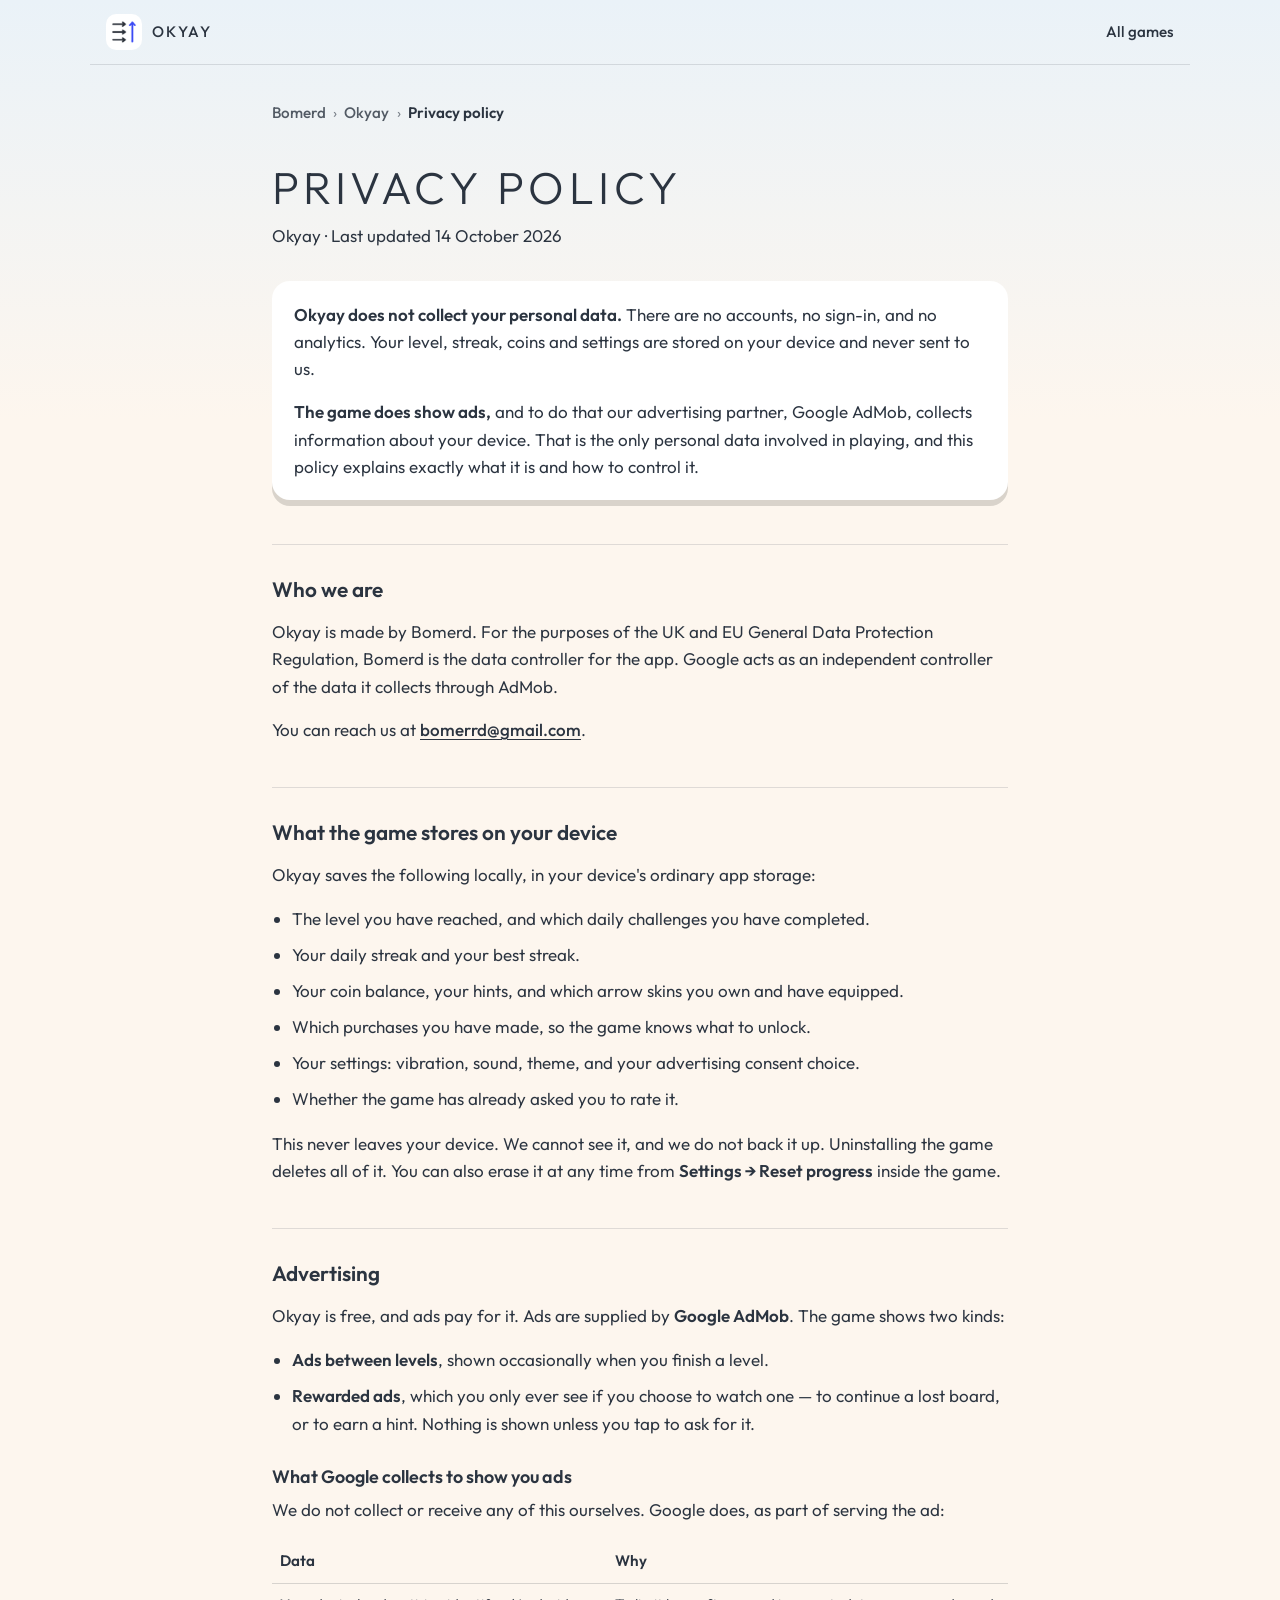
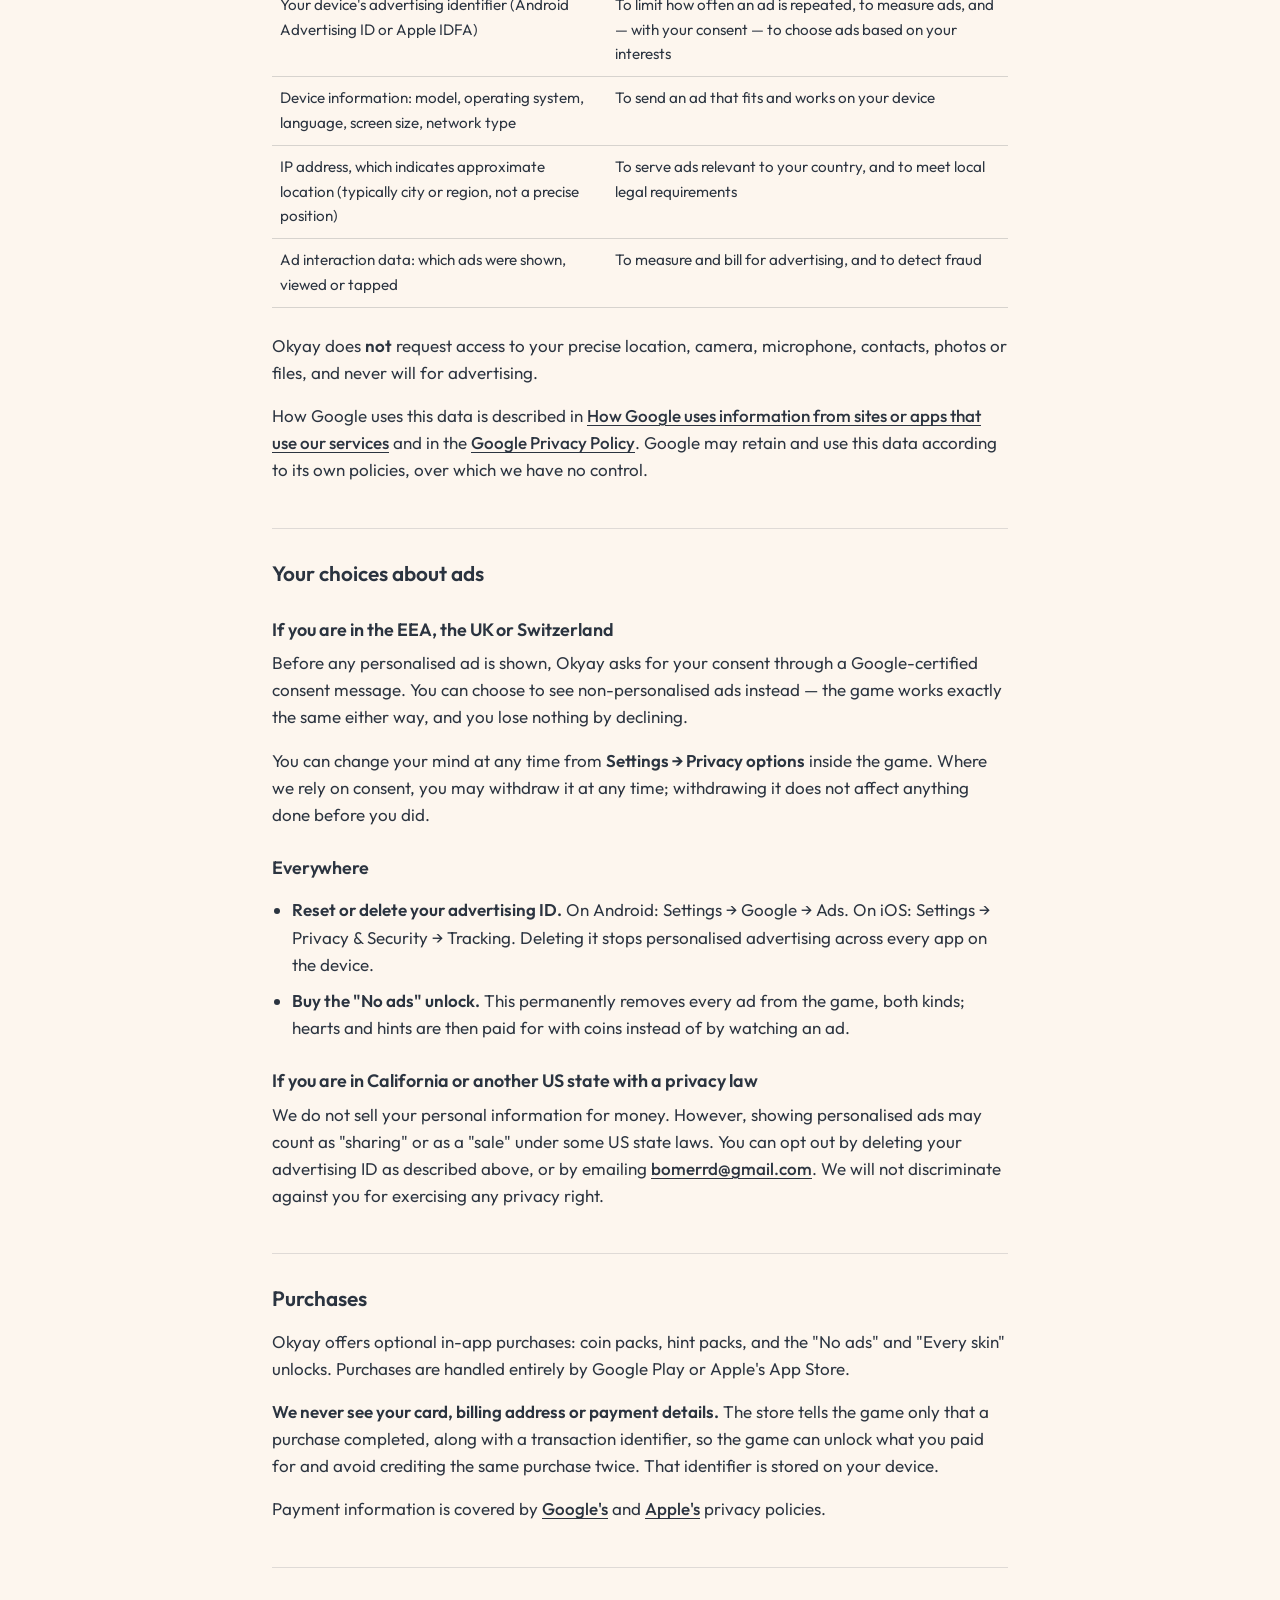
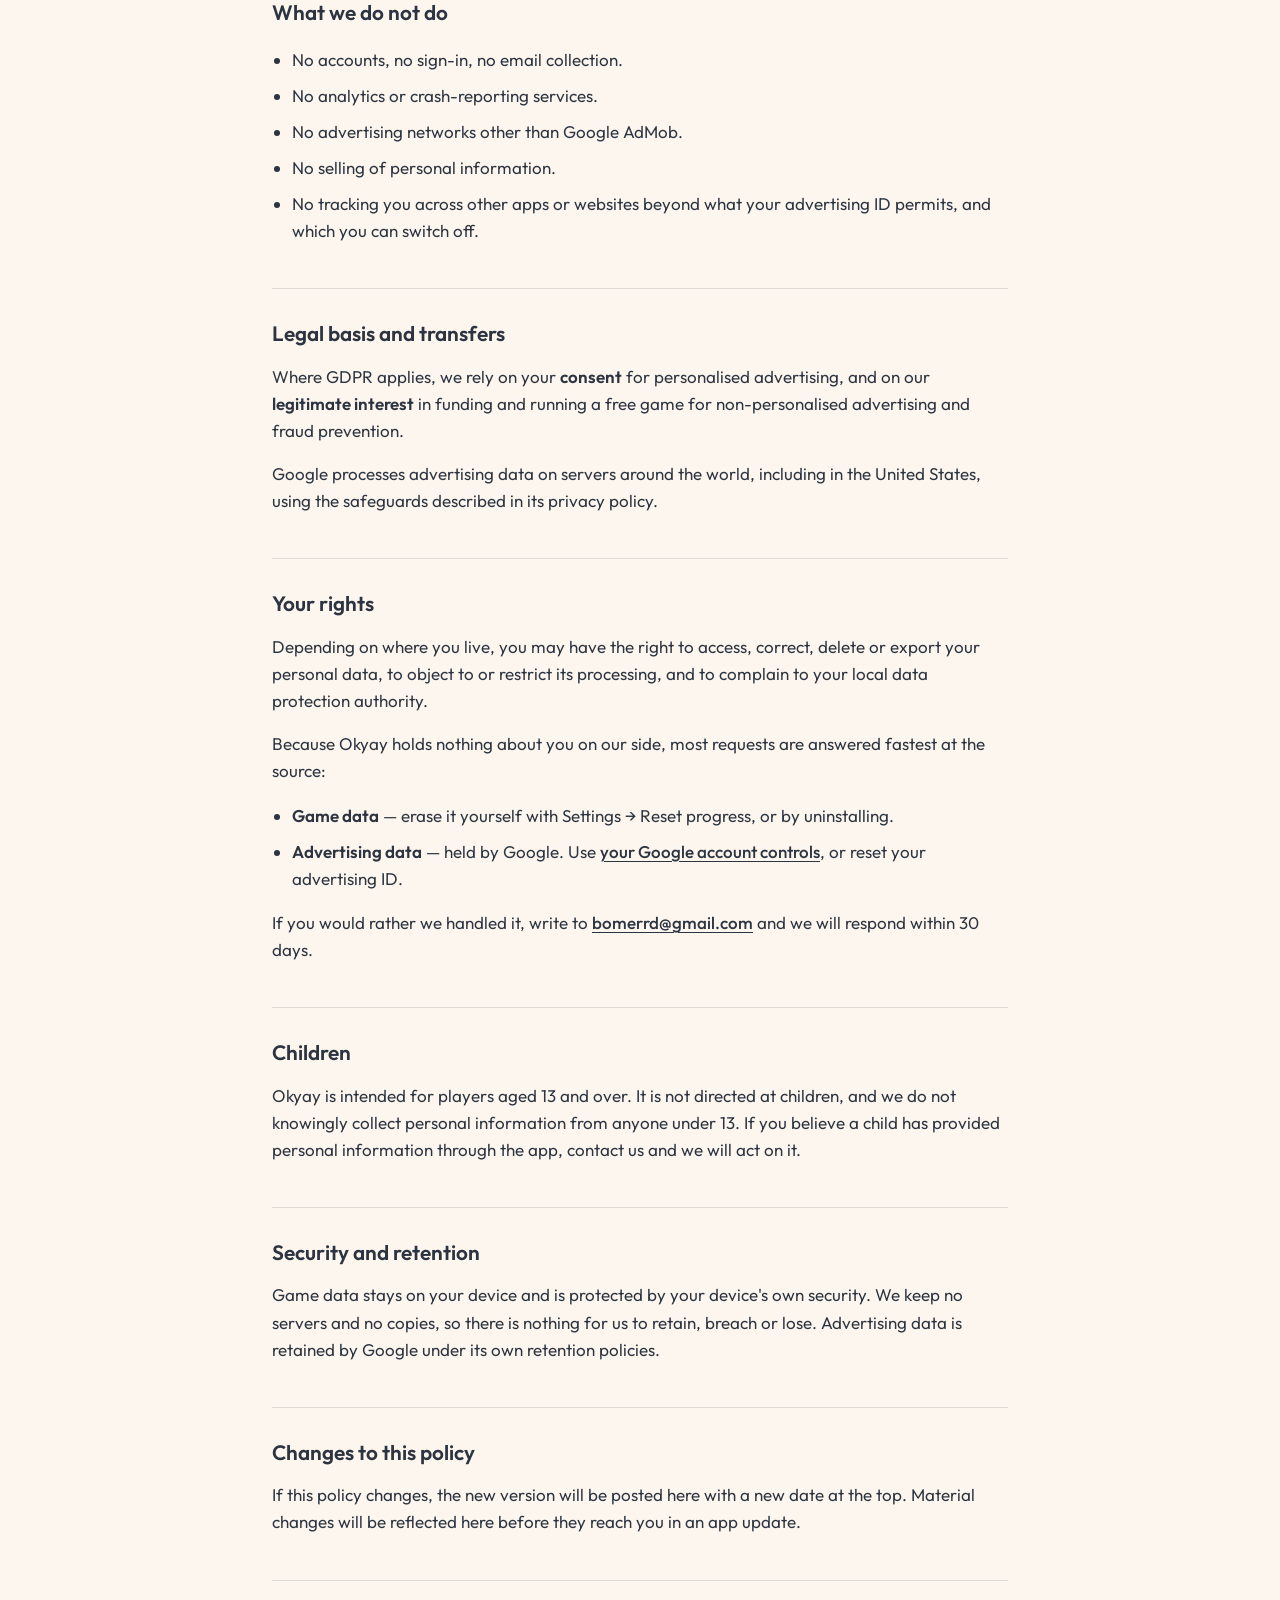
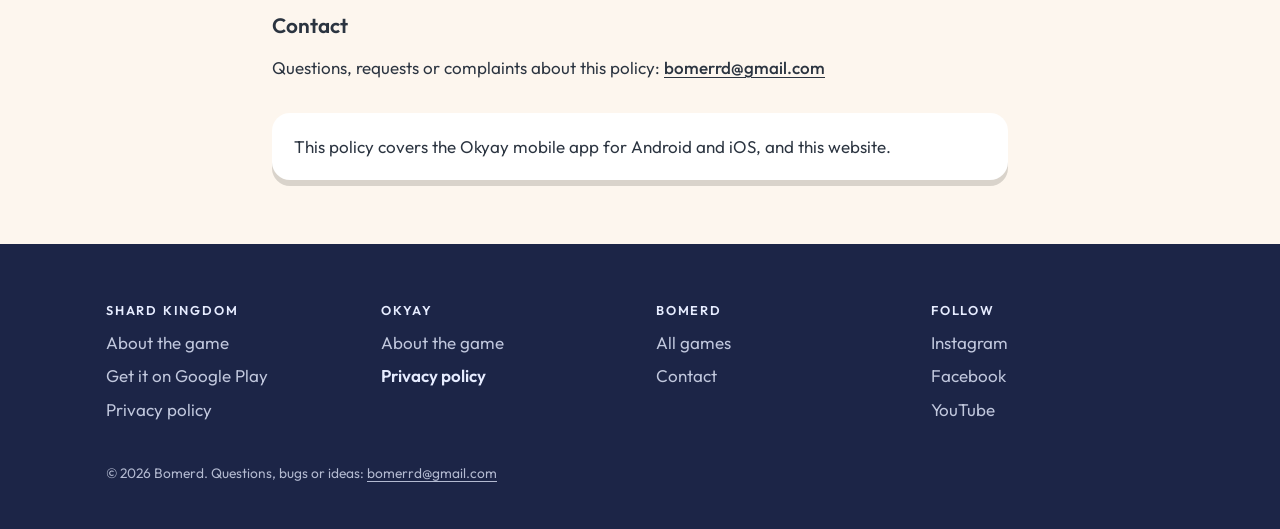
==== commit 8fba5a3e: "New design" ====
--- a/privacy/index.html
+++ b/privacy/index.html
@@ -2,77 +2,34 @@
 <html lang="en">
 <head>
 <meta charset="utf-8" />
-<meta name="viewport" content="width=device-width, initial-scale=1" />
+<meta name="viewport" content="width=device-width, initial-scale=1, viewport-fit=cover" />
 <title>Privacy policy — Okyay</title>
 <meta name="description" content="Okyay's privacy policy: what the game stores, what its advertising partner collects, and the choices you have." />
-<style>
-  :root {
-    --bg: #FAF9F6;
-    --surface: #FFFFFF;
-    --surface-muted: #EEF0FF;
-    --ink: #141B3A;
-    --ink-muted: #5B6384;
-    --accent: #3B4BF5;
-    --border: #DADEEF;
-  }
-  @media (prefers-color-scheme: dark) {
-    :root {
-      --bg: #0E1220;
-      --surface: #171C2E;
-      --surface-muted: #212842;
-      --ink: #F4F5FA;
-      --ink-muted: #9AA1C2;
-      --accent: #6C7BFF;
-      --border: #2B3350;
-    }
-  }
-  * { box-sizing: border-box; }
-  body {
-    margin: 0;
-    background: var(--bg);
-    color: var(--ink);
-    font: 16px/1.65 -apple-system, BlinkMacSystemFont, "Segoe UI", Roboto, sans-serif;
-    -webkit-font-smoothing: antialiased;
-  }
-  main { max-width: 42rem; margin: 0 auto; padding: 4rem 16px; }
-  h1 { font-size: clamp(2rem, 7vw, 2.75rem); letter-spacing: -0.02em; margin: 0 0 .5rem; }
-  .updated { color: var(--ink-muted); margin: 0 0 2.5rem; }
-  h2 {
-    font-size: 1.3rem; letter-spacing: -0.01em;
-    margin: 3rem 0 .75rem; padding-top: 1.5rem;
-    border-top: 1px solid var(--border);
-  }
-  h3 { font-size: 1rem; margin: 1.75rem 0 .5rem; }
-  p, li { margin: 0 0 1rem; }
-  ul { padding-left: 1.25rem; }
-  li { margin-bottom: .5rem; }
-  strong { font-weight: 600; }
-  a { color: var(--accent); }
-  .lede {
-    background: var(--surface);
-    border: 1px solid var(--border);
-    border-radius: 22px;
-    padding: 1.5rem 1.5rem .5rem;
-    margin: 0 0 1rem;
-  }
-  .note {
-    background: var(--surface-muted);
-    border-radius: 16px;
-    padding: 1rem 1.25rem .25rem;
-    font-size: .95rem;
-  }
-  table { width: 100%; border-collapse: collapse; margin: 0 0 1.5rem; font-size: .95rem; }
-  th, td { text-align: left; padding: .6rem .5rem; border-bottom: 1px solid var(--border); vertical-align: top; }
-  th { color: var(--ink-muted); font-weight: 600; }
-  footer {
-    margin-top: 4rem; padding-top: 1.5rem;
-    border-top: 1px solid var(--border);
-    color: var(--ink-muted); font-size: .9rem;
-  }
-</style>
+<link rel="canonical" href="https://bomerd.com/privacy/" />
+<link rel="icon" href="/favicon.ico" sizes="48x48" />
+<link rel="icon" href="/images/shard-kingdom.png" type="image/png" sizes="512x512" />
+<link rel="apple-touch-icon" href="/apple-touch-icon.png" />
+<link rel="preload" href="/assets/fonts/outfit.woff2" as="font" type="font/woff2" crossorigin />
+<link rel="stylesheet" href="/assets/site.css" />
+<script type="application/ld+json">
+{
+  "@context": "https://schema.org",
+  "@type": "BreadcrumbList",
+  "itemListElement": [
+    { "@type": "ListItem", "position": 1, "name": "Bomerd", "item": "https://bomerd.com/" },
+    { "@type": "ListItem", "position": 2, "name": "Okyay privacy policy", "item": "https://bomerd.com/privacy/" }
+  ]
+}
+</script>
 </head>
-<body>
-<main>
+<body class="w-auto page">
+<header class="wrap top">
+  <a class="brand" href="/"><img src="/images/okyay.png" width="192" height="192" alt="" /> Okyay</a>
+  <nav class="nav" aria-label="Site"><a href="/">All games</a></nav>
+</header>
+<main class="wrap">
+<article class="doc">
+  <ol class="trail" aria-label="Breadcrumb"><li><a href="/">Bomerd</a></li><li><a href="/#okyay">Okyay</a></li><li><span aria-current="page">Privacy policy</span></li></ol>
   <h1>Privacy policy</h1>
   <p class="updated">Okyay &middot; Last updated 14 October 2026</p>
 
@@ -171,8 +128,28 @@
   <p>Questions, requests or complaints about this policy: <a href="mailto:bomerrd@gmail.com">bomerrd@gmail.com</a></p>
 
   <div class="note"><p>This policy covers the Okyay mobile app for Android and iOS, and this website.</p></div>
-
-  <footer><a href="../#okyay">&larr; Okyay</a></footer>
+</article>
 </main>
+<footer class="foot w-abyss">
+  <div class="wrap">
+    <nav class="map" aria-label="Site map">
+      <div><p>Shard Kingdom</p><ul>
+        <li><a href="/shard-kingdom/">About the game</a></li>
+        <li><a data-play href="https://play.google.com/store/apps/details?id=com.bomerd.conveyorkingdom">Get it on Google Play</a></li>
+        <li><a href="/shard-kingdom/privacy/">Privacy policy</a></li></ul></div>
+      <div><p>Okyay</p><ul>
+        <li><a href="/#okyay">About the game</a></li>
+        <li><a href="/privacy/" aria-current="page">Privacy policy</a></li></ul></div>
+      <div><p>Bomerd</p><ul>
+        <li><a href="/">All games</a></li>
+        <li><a href="mailto:bomerrd@gmail.com">Contact</a></li></ul></div>
+      <div><p>Follow</p><ul>
+        <li><a href="https://www.instagram.com/shardkingdomcolordefense/">Instagram</a></li>
+        <li><a href="https://www.facebook.com/profile.php?id=61596393538039">Facebook</a></li>
+        <li><a href="https://www.youtube.com/@bomerdstudio">YouTube</a></li></ul></div>
+    </nav>
+    <p class="legal">&copy; 2026 Bomerd. Questions, bugs or ideas: <a href="mailto:bomerrd@gmail.com">bomerrd@gmail.com</a></p>
+  </div>
+</footer>
 </body>
 </html>
--- a/assets/site.css
+++ b/assets/site.css
@@ -0,0 +1,194 @@
+/* bomerd.com: Shard Kingdom's look, from the game's own design (its DESIGN.md and ui/style.gd).
+   Calm spaces in each world's colors, the only saturated things the gems; ink and paper for everything else (no gem
+   color is ever used for the page's own buttons or links); Outfit, titles in letter-spaced capitals. The game page
+   travels Dawn to Abyss as it scrolls, as the game grows darker world by world. */
+
+@font-face {
+  font-family: "Outfit";
+  src: url("/assets/fonts/outfit.woff2") format("woff2");
+  font-weight: 100 900;
+  font-display: swap;
+}
+
+/* --- Each world's palette (ui/style.gd SECTIONS; paper as world/view.gd's _palette_of) --- */
+.w-dawn  { --sky-top: #eaf2f8; --sky-bottom: #fdf6ee; --fog: #ffffff; --ground: #f3eee7; --paper: #ffffff; --paper-edge: #d9d3cb; --ink: #2b3440; --brass-word: #8a6a2c; }
+.w-mist  { --sky-top: #d6e9ea; --sky-bottom: #eef5f2; --fog: #f4fbfa; --ground: #e3ecea; --paper: #f7faf9; --paper-edge: #c3d1cf; --ink: #22383a; --brass-word: #8a6a2c; }
+.w-bloom { --sky-top: #f1e4f1; --sky-bottom: #fbf1ec; --fog: #fff8fb; --ground: #efe5ea; --paper: #fffafc; --paper-edge: #d6c6cf; --ink: #3a2b3a; --brass-word: #8a6a2c; }
+.w-ember { --sky-top: #f5c9a0; --sky-bottom: #f9e6d0; --fog: #fff1e2; --ground: #ebd3bc; --paper: #fff6ec; --paper-edge: #cfae90; --ink: #3d2416; --brass-word: #7a5a1f; }
+.w-dusk  { --sky-top: #3b3f6b; --sky-bottom: #6a5c86; --fog: #4a4a78; --ground: #2e3150; --paper: #434662; --paper-edge: #1c1d30; --ink: #f2eeff; --brass-word: #e0c48a; }
+.w-abyss { --sky-top: #0b1026; --sky-bottom: #1c2547; --fog: #141b3a; --ground: #0e1430; --paper: #262c45; --paper-edge: #080c1d; --ink: #e6ecff; --brass-word: #e0c48a; }
+/* Infinite: Abyss under a sky that cycles through every world's */
+.w-infinite { --sky-top: #2a2550; --sky-bottom: #1c2547; --fog: #141b3a; --ground: #0e1430; --paper: #262c45; --paper-edge: #080c1d; --ink: #e6ecff; --brass-word: #e0c48a; }
+
+:root {
+  --brass: #c9a35b;
+  --outline: #222a36;
+  --radius: 18px;
+  --edge: 6px;
+  --font: "Outfit", system-ui, -apple-system, "Segoe UI", Roboto, sans-serif;
+}
+
+*, *::before, *::after { box-sizing: border-box; }
+html { -webkit-text-size-adjust: 100%; scroll-padding-top: 16px; }
+body {
+  margin: 0;
+  font: 380 17px/1.6 var(--font);
+  color: var(--ink);
+  background: var(--sky-bottom);
+  -webkit-font-smoothing: antialiased;
+  text-rendering: optimizeLegibility;
+}
+img { max-width: 100%; height: auto; }
+a { color: inherit; text-decoration-thickness: 1px; text-underline-offset: 3px; }
+a:hover { text-decoration-thickness: 2px; }
+:focus-visible { outline: 3px solid var(--ink); outline-offset: 3px; border-radius: 6px; }
+.vh { position: absolute !important; width: 1px; height: 1px; overflow: hidden; clip: rect(0 0 0 0); white-space: nowrap; }
+.muted { color: color-mix(in srgb, var(--ink) 74%, transparent); }
+.wrap { max-width: 1100px; margin: 0 auto; padding: 0 16px; }
+
+/* A band of the page in one world's colors; --from is the band above's bottom, so one blends into the next. */
+.band {
+  position: relative;
+  color: var(--ink);
+  background: linear-gradient(to bottom, var(--from, var(--sky-top)) 0, var(--sky-top) 160px, var(--sky-bottom) 100%);
+  padding: 72px 0;
+}
+.band.tight { padding-top: 24px; }
+
+/* --- Type: titles in letter-spaced capitals, light; numbers and buttons bold --- */
+.title {
+  font-weight: 300;
+  font-size: clamp(1.55rem, 5.2vw, 2.5rem);
+  line-height: 1.15;
+  letter-spacing: .14em;
+  text-transform: uppercase;
+  text-align: center;
+  margin: 0 0 .6rem;
+}
+.lead { text-align: center; max-width: 38rem; margin: 0 auto 2.25rem; font-size: 1.08rem; }
+.kicker {
+  display: block; text-align: center; font-weight: 600; font-size: .8rem; letter-spacing: .2em;
+  text-transform: uppercase; margin: 0 0 .6rem;
+  color: color-mix(in srgb, var(--ink) 70%, transparent);
+}
+h3 { font-weight: 600; font-size: 1.12rem; line-height: 1.3; margin: 0 0 .35rem; }
+p { margin: 0 0 1rem; }
+
+/* --- Paper: a flat tile on a thicker edge (the game's menus) --- */
+.tile {
+  background: var(--paper);
+  border-radius: var(--radius);
+  box-shadow: 0 var(--edge) 0 var(--paper-edge);
+  padding: 20px 20px 16px;
+  margin-bottom: var(--edge);
+}
+.tile p { margin: 0; }
+.tile .muted { font-size: .97rem; }
+.chip {
+  display: inline-block; font-weight: 600; font-size: .74rem; letter-spacing: .12em; text-transform: uppercase;
+  padding: .2rem .6rem; border-radius: 999px; border: 1.5px solid currentColor; line-height: 1.4;
+}
+.chip.ink { background: var(--ink); color: var(--paper); border-color: var(--ink); }
+
+/* --- Buttons: a filled ink capsule (primary) and an outlined one (secondary) --- */
+.btn {
+  display: inline-flex; align-items: center; justify-content: center; gap: .5rem;
+  font: 600 1rem/1 var(--font); letter-spacing: .02em; text-decoration: none; white-space: nowrap;
+  padding: .85rem 1.35rem; border-radius: 999px; cursor: pointer;
+  background: var(--ink); color: var(--sky-bottom); border: 2px solid var(--ink);
+  transition: transform .15s ease-out, filter .15s ease-out;
+}
+.btn:hover { filter: brightness(1.12); }
+.btn:active { transform: translateY(2px); }
+.btn.line { background: transparent; color: var(--ink); }
+.btn.small { padding: .5rem .95rem; font-size: .9rem; }
+.badge-link { display: inline-block; border-radius: 14px; line-height: 0; -webkit-tap-highlight-color: transparent; }
+.badge-link img { width: 200px; height: auto; }
+
+/* --- The bar at the top of a page --- */
+.top { display: flex; align-items: center; justify-content: space-between; gap: 12px; padding-top: 14px; padding-bottom: 14px; }
+.brand { display: inline-flex; align-items: center; gap: 10px; text-decoration: none; font-weight: 500; letter-spacing: .16em; text-transform: uppercase; font-size: .95rem; }
+.brand img { width: 36px; height: 36px; border-radius: 10px; }
+.nav { display: flex; align-items: center; gap: 22px; }
+.nav a:not(.btn) { text-decoration: none; font-weight: 500; font-size: .95rem; }
+.nav a:not(.btn):hover { text-decoration: underline; }
+.nav .wide { display: none; }
+@media (min-width: 52rem) { .nav .wide { display: inline; } }
+
+/* A trail of where a page is (Bomerd > Shard Kingdom > Privacy policy) */
+.trail { display: flex; flex-wrap: wrap; gap: .1rem .45rem; list-style: none; margin: 0; padding: 0; font-size: .95rem; }
+.trail li + li::before { content: "\203A"; margin-right: .45rem; opacity: .6; }
+.trail a { text-decoration: none; opacity: .8; }
+.trail a:hover { text-decoration: underline; opacity: 1; }
+.trail [aria-current] { font-weight: 600; }
+
+/* --- Questions: a tile each, opening in place --- */
+.faq { max-width: 46rem; margin: 0 auto; display: grid; gap: 14px; }
+.faq details { background: var(--paper); border-radius: var(--radius); box-shadow: 0 var(--edge) 0 var(--paper-edge); }
+.faq summary {
+  list-style: none; cursor: pointer; display: flex; align-items: center; justify-content: space-between; gap: 16px;
+  padding: 18px 20px;
+}
+.faq summary::-webkit-details-marker { display: none; }
+.faq summary h3 { margin: 0; font-size: 1.05rem; }
+.faq summary::after {
+  content: ""; flex: none; width: 26px; height: 26px; border-radius: 50%; border: 2px solid var(--ink);
+  background: linear-gradient(var(--ink), var(--ink)) center / 12px 2px no-repeat,
+              linear-gradient(var(--ink), var(--ink)) center / 2px 12px no-repeat;
+  transition: transform .25s ease-out;
+}
+.faq details[open] summary::after { transform: rotate(45deg); }
+.faq details p { padding: 0 20px 18px; margin: 0; }
+.faq details a { font-weight: 500; }
+
+/* --- Every page's foot: the whole site, so any page is a tap from any other --- */
+.foot { padding: 56px 0 40px; color: var(--ink); background: var(--sky-bottom); }
+.foot .map { display: grid; grid-template-columns: repeat(auto-fit, minmax(10rem, 1fr)); gap: 1.5rem 2rem; margin: 0 0 2rem; }
+.foot .map p { margin: 0 0 .5rem; font-weight: 600; letter-spacing: .14em; text-transform: uppercase; font-size: .8rem; }
+.foot .map ul { list-style: none; margin: 0; padding: 0; }
+.foot .map li { margin: 0 0 .4rem; }
+.foot .map a { text-decoration: none; opacity: .82; }
+.foot .map a:hover { text-decoration: underline; opacity: 1; }
+.foot .map [aria-current] { opacity: 1; font-weight: 600; }
+.foot .legal { font-size: .86rem; margin: 0 0 .35rem; opacity: .75; }
+
+/* --- Long text (the privacy policies): a column of paper --- */
+.doc { max-width: 46rem; margin: 0 auto; }
+.doc h1 { font-weight: 300; font-size: clamp(1.9rem, 6vw, 2.8rem); letter-spacing: .1em; text-transform: uppercase; line-height: 1.15; margin: 0 0 .5rem; }
+.doc .updated { margin: 0 0 2rem; }
+.doc h2 { font-weight: 600; font-size: 1.3rem; margin: 2.75rem 0 .75rem; scroll-margin-top: 1rem; }
+.doc ul { padding-left: 1.25rem; }
+.doc li { margin: 0 0 .55rem; }
+.doc strong { font-weight: 600; }
+.doc code { font-size: .92em; }
+.doc table { width: 100%; border-collapse: collapse; margin: 0 0 1.5rem; font-size: .95rem; }
+.doc th, .doc td { text-align: left; padding: .6rem .5rem; border-bottom: 1px solid color-mix(in srgb, var(--ink) 18%, transparent); vertical-align: top; }
+.doc th { font-weight: 600; }
+.doc h3 { margin: 1.75rem 0 .5rem; }
+.doc .lede p:last-child, .doc .note p:last-child { margin-bottom: 0; }
+.doc .lede { margin: 0 0 1.75rem; }
+.doc .note { margin-top: 2rem; }
+.doc .contents p { margin: 0 0 .5rem; font-weight: 600; }
+.doc .contents ol { margin: 0; padding-left: 1.9rem; columns: 2 14rem; column-gap: 2rem; }
+.doc .contents li { break-inside: avoid; margin: 0 0 .3rem; }
+
+@media (prefers-reduced-motion: reduce) {
+  *, *::before, *::after { animation-duration: .01ms !important; animation-iteration-count: 1 !important; transition-duration: .01ms !important; scroll-behavior: auto !important; }
+}
+
+/* --- Pages to read (the policies, the 404): Dawn, or the Abyss when the phone is in dark mode --- */
+.w-auto { --sky-top: #eaf2f8; --sky-bottom: #fdf6ee; --fog: #ffffff; --ground: #f3eee7; --paper: #ffffff; --paper-edge: #d9d3cb; --ink: #2b3440; --brass-word: #8a6a2c; }
+@media (prefers-color-scheme: dark) {
+  .w-auto { --sky-top: #0b1026; --sky-bottom: #1c2547; --fog: #141b3a; --ground: #0e1430; --paper: #262c45; --paper-edge: #080c1d; --ink: #e6ecff; --brass-word: #e0c48a; }
+}
+.page { min-height: 100vh; background: linear-gradient(to bottom, var(--sky-top) 0, var(--sky-bottom) 420px, var(--sky-bottom) 100%); color: var(--ink); }
+.page .top { border-bottom: 1px solid color-mix(in srgb, var(--ink) 14%, transparent); }
+.page main { padding: 36px 0 64px; }
+.doc .lede, .doc .note { background: var(--paper); border-radius: var(--radius); box-shadow: 0 var(--edge) 0 var(--paper-edge); padding: 20px 22px; }
+.doc .lede { margin-bottom: 2rem; }
+.doc .trail { margin: 0 0 1.75rem; }
+.doc a { font-weight: 500; }
+.doc h2 { padding-top: 1.75rem; border-top: 1px solid color-mix(in srgb, var(--ink) 14%, transparent); }
+.doc .contents { margin: 0 0 1rem; }
+.doc .contents a { text-decoration: none; }
+.doc .contents a:hover { text-decoration: underline; }
